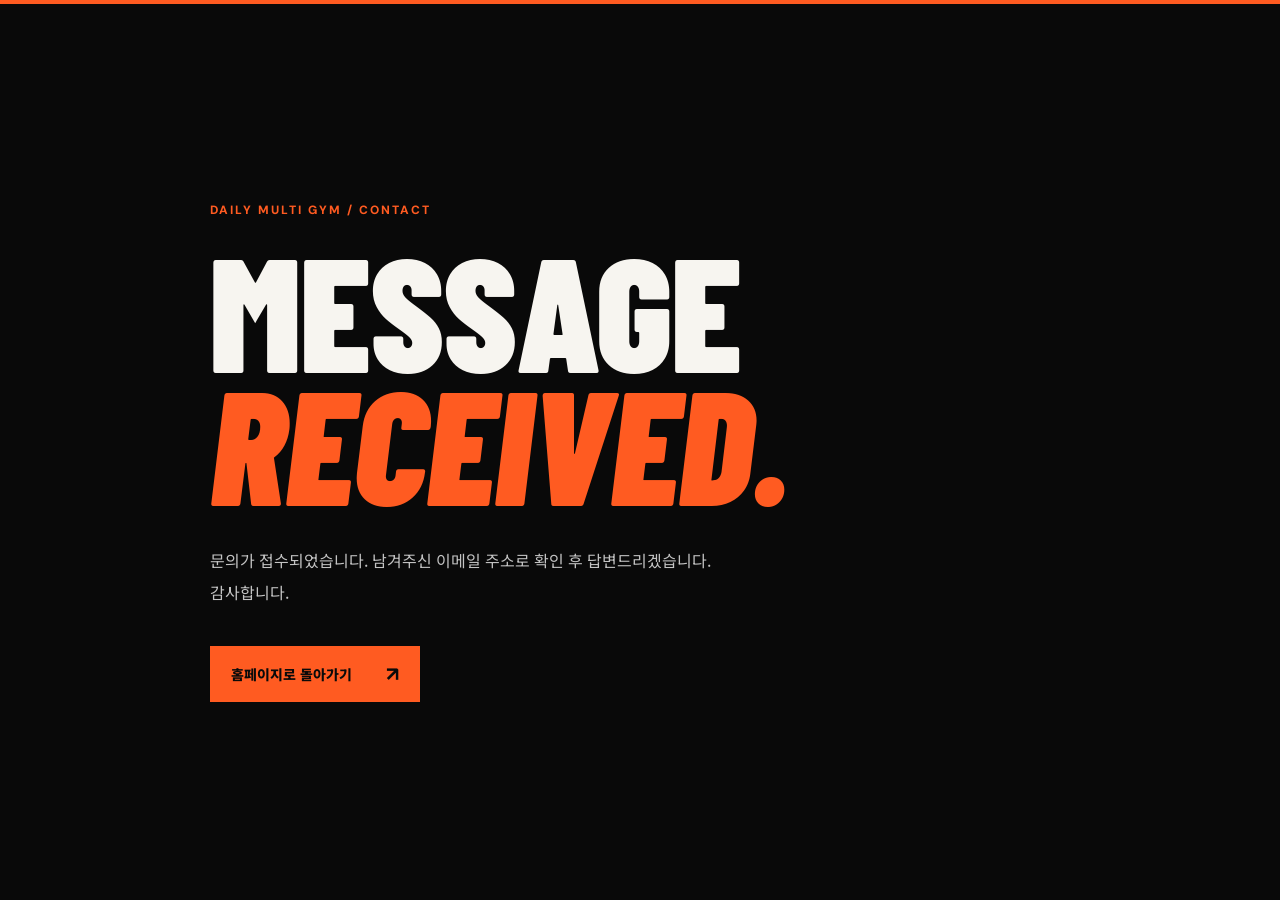
==== thank-you.html @ f4b09cd8 "Add Netlify customer inquiry form and deployment config" ====
<!doctype html>
<html lang="ko">
  <head>
    <meta charset="utf-8" />
    <meta name="viewport" content="width=device-width, initial-scale=1" />
    <meta name="robots" content="noindex" />
    <meta name="theme-color" content="#0b0b0b" />
    <title>문의 접수 완료 | DAILY MULTI GYM</title>
    <link rel="icon" type="image/svg+xml" href="/favicon.svg" />
    <link href="https://fonts.googleapis.com/css2?family=Barlow+Condensed:ital,wght@0,700;0,900;1,900&family=DM+Sans:wght@400;700;800&family=Noto+Sans+KR:wght@400;500;700;900&display=swap" rel="stylesheet" />
    <link rel="stylesheet" href="/styles.css" />
  </head>
  <body class="thank-you-page">
    <div class="topline" aria-hidden="true"></div>
    <main class="thank-you-inner">
      <span class="thanks-kicker">DAILY MULTI GYM / CONTACT</span>
      <h1>MESSAGE<br /><em>RECEIVED.</em></h1>
      <p>문의가 접수되었습니다. 남겨주신 이메일 주소로 확인 후 답변드리겠습니다.<br />감사합니다.</p>
      <a class="button button-orange" href="/">홈페이지로 돌아가기 <span aria-hidden="true">↗</span></a>
    </main>
  </body>
</html>
---- styles.css ----
:root {
  --ink: #090909;
  --ink-2: #121212;
  --ink-3: #1d1d1d;
  --orange: #ff5b21;
  --orange-hot: #ff6a26;
  --cream: #f0ede6;
  --white: #f7f5f0;
  --muted: #a8a8a5;
  --line: rgba(255,255,255,.18);
  --display: 'Barlow Condensed', Impact, 'Arial Narrow', sans-serif;
  --body: 'Noto Sans KR', 'DM Sans', sans-serif;
}

*, *::before, *::after { box-sizing: border-box; }
html { scroll-behavior: smooth; scroll-padding-top: 86px; }
body { margin: 0; background: var(--ink); color: var(--white); font-family: var(--body); -webkit-font-smoothing: antialiased; overflow-x: hidden; }
button, a, input { font: inherit; }
button { cursor: pointer; }
a { color: inherit; text-decoration: none; }
img { display: block; max-width: 100%; }
::selection { background: var(--orange); color: #090909; }
:focus-visible { outline: 3px solid #ff9c76; outline-offset: 4px; }
.shell { width: min(100% - 88px, 1376px); margin-inline: auto; }
.skip-link { position: absolute; top: -60px; left: 20px; z-index: 2000; padding: 10px 16px; color: #000; background: #fff; }
.skip-link:focus { top: 12px; }
.topline { height: 4px; background: var(--orange); position: relative; z-index: 101; }

/* Navigation */
.site-header { position: sticky; top: 0; z-index: 100; background: rgba(9,9,9,.93); backdrop-filter: blur(18px); -webkit-backdrop-filter: blur(18px); border-bottom: 1px solid rgba(255,255,255,.10); transition: background .3s ease; }
.nav-wrap { height: 86px; display: flex; align-items: center; gap: 36px; }
.brand-mark { display: inline-flex; flex-direction: column; flex-shrink: 0; transform: skewX(-7deg); }
.brand-name { font: 900 27px/.88 var(--display); letter-spacing: -.45px; white-space: nowrap; }
.brand-name span { margin-left: 2px; }
.brand-name b { font: 900 31px/.8 var(--display); letter-spacing: -5px; color: var(--orange); margin-left: 7px; padding-right: 6px; }
.brand-sub { margin-top: 7px; font: 700 7px/1 'DM Sans',sans-serif; letter-spacing: 3.8px; white-space: nowrap; }
.brand-sub i { color: var(--orange); font-style: normal; }
.desktop-nav { display: flex; align-items: center; justify-content: center; gap: clamp(17px,2.3vw,34px); flex: 1; }
.desktop-nav a { font-size: 13px; font-weight: 700; letter-spacing: -.3px; color: #c9c9c9; transition: color .2s; white-space: nowrap; }
.desktop-nav a:hover, .desktop-nav a.active { color: var(--orange); }
.nav-cta { display: flex; align-items: center; justify-content: space-between; gap: 30px; min-width: 136px; padding: 12px 14px 12px 17px; font-size: 13px; font-weight: 800; background: var(--orange); color: #080808; border: 1px solid var(--orange); transform: skewX(-7deg); transition: background .2s, color .2s; }
.nav-cta span { transform: skewX(7deg); }
.nav-cta span:last-child { font-size: 19px; line-height: 1; }
.nav-cta:hover { color: #fff; background: transparent; }
.menu-toggle { display: none; margin-left: auto; width: 42px; height: 42px; padding: 10px; border: 1px solid var(--line); background: transparent; }
.menu-toggle span { display: block; height: 2px; background: #fff; margin: 5px 0; transition: transform .25s, opacity .25s; }
.menu-toggle[aria-expanded="true"] span:first-child { transform: translateY(7px) rotate(45deg); }
.menu-toggle[aria-expanded="true"] span:nth-child(2) { opacity: 0; }
.menu-toggle[aria-expanded="true"] span:last-child { transform: translateY(-7px) rotate(-45deg); }
.mobile-nav { position: absolute; top: 100%; left: 0; right: 0; background: #111; border-top: 1px solid var(--line); padding: 20px 6vw 30px; box-shadow: 0 15px 40px rgba(0,0,0,.4); }
.mobile-nav[hidden] { display: none; }
.mobile-nav a { display: flex; justify-content: space-between; padding: 15px 0; font-size: 20px; font-weight: 800; border-bottom: 1px solid var(--line); }
.mobile-nav a span { font: 800 14px var(--display); color: var(--orange); }
.mobile-nav .mobile-contact { display: block; margin-top: 18px; padding: 16px; background: var(--orange); color: #080808; text-align: center; font-size: 16px; border: 0; }

/* Hero */
.hero { min-height: min(820px,calc(100svh - 90px)); min-height: max(700px,calc(100svh - 90px)); position: relative; display: flex; align-items: stretch; overflow: hidden; isolation: isolate; }
.hero-image { position: absolute; z-index: -3; inset: 0 0 0 30%; background: url('assets/why-punch.jpg') no-repeat 69% 43% / auto 146%; filter: contrast(1.12) saturate(.92); }
.hero::before { content: ''; position: absolute; z-index: -2; inset: 0; background: linear-gradient(90deg,#090909 0%,#090909 23%,rgba(9,9,9,.95) 38%,rgba(9,9,9,.46) 64%,rgba(9,9,9,.08) 100%),linear-gradient(0deg,#090909 1%,rgba(9,9,9,.1) 32%,rgba(9,9,9,.16) 79%,rgba(9,9,9,.4) 100%); }
.hero::after { content: ''; position: absolute; right: -9%; top: -25%; width: 42%; height: 160%; z-index: -1; transform: rotate(25deg); background: linear-gradient(90deg, transparent,rgba(255,91,33,.09),transparent); pointer-events: none; }
.hero-grid { position: absolute; inset: 0; z-index: -1; opacity: .2; background-image: linear-gradient(90deg,rgba(255,255,255,.1) 1px,transparent 1px); background-size: 25% 100%; mask-image: linear-gradient(90deg,transparent 10%,#000 70%); }
.hero-inner { position: relative; display: flex; flex-direction: column; justify-content: center; padding-top: 62px; padding-bottom: 105px; }
.hero-copy { width: min(100%, 850px); position: relative; z-index: 2; }
.eyebrow { display: flex; align-items: center; gap: 10px; font: 700 11px/1.4 'DM Sans',sans-serif; letter-spacing: 2.2px; }
.eyebrow.light { color: #ddd; }
.orange-dot { width: 8px; height: 8px; display: inline-block; background: var(--orange); box-shadow: 0 0 15px var(--orange); }
.eyebrow-rule { width: 34px; height: 1px; background: var(--orange); margin: 0 6px; }
.hero-lead { font-size: clamp(20px,2.1vw,31px); font-weight: 500; line-height: 1.46; margin: 35px 0 17px; letter-spacing: -1.3px; }
.hero-lead strong { color: var(--orange); font-weight: 900; }
.hero-title { font: italic 900 clamp(100px, 11.4vw, 186px)/.75 var(--display); letter-spacing: -4px; margin: 0 0 35px -5px; text-shadow: 0 6px 35px rgba(0,0,0,.35); }
.hero-title > span { display: block; white-space: nowrap; }
.hero-title > span + span { margin-top: 9px; }
.hero-title em { color: var(--orange); font-style: inherit; }
.hero-description { font-size: 15px; line-height: 1.9; color: #ddd; font-weight: 500; margin: 0 0 30px; letter-spacing: -.4px; }
.hero-actions { display: flex; align-items: center; flex-wrap: wrap; gap: 12px; }
.button { display: inline-flex; align-items: center; justify-content: space-between; gap: 34px; min-width: 202px; padding: 17px 20px; border: 1px solid; font-size: 14px; font-weight: 800; transition: background .25s,color .25s,transform .25s; }
.button:hover { transform: translateY(-3px); }
.button span { font: 800 20px/1 'DM Sans',sans-serif; }
.button-orange { background: var(--orange); border-color: var(--orange); color: #0a0a0a; }
.button-orange:hover { background: #fff; border-color: #fff; }
.button-outline { background: rgba(0,0,0,.26); border-color: rgba(255,255,255,.53); color: #fff; }
.button-outline:hover { background: #fff; color: #0b0b0b; }
.hero-side { position: absolute; top: 50%; right: -12px; writing-mode: vertical-rl; transform: translateY(-50%); color: rgba(255,255,255,.6); font: 800 11px 'DM Sans',sans-serif; letter-spacing: 4px; }
.hero-bottom { position: absolute; bottom: 28px; left: 0; right: 0; display: flex; justify-content: space-between; align-items: center; padding-top: 22px; border-top: 1px solid rgba(255,255,255,.25); font: 700 10px 'DM Sans',sans-serif; letter-spacing: 2.8px; }
.hero-scroll { display: inline-flex; align-items: center; gap: 13px; color: #ddd; }
.scroll-line { width: 60px; height: 1px; background: var(--orange); }
.hero-bottom-right { display: flex; align-items: center; gap: 35px; }
.hero-bottom-index { color: var(--orange); }

/* Moving brand strap */
.ticker { overflow: hidden; background: var(--orange); color: #080808; border-block: 1px solid #fc632b; }
.ticker-track { display: flex; width: max-content; align-items: center; gap: 29px; padding: 13px 0 11px; animation: marquee 32s linear infinite; }
.ticker-track span { font: italic 900 30px/.9 var(--display); letter-spacing: .5px; }
.ticker-track b { font-size: 20px; }
@keyframes marquee { to { transform: translateX(-50%); } }

/* Generic sections */
.section { padding: 118px 0 124px; }
.section-top { display: flex; align-items: center; gap: 22px; margin-bottom: 64px; }
.section-label { white-space: nowrap; font: 800 12px 'DM Sans',sans-serif; letter-spacing: 1.9px; }
.section-label span { color: var(--orange); font-size: 15px; }
.section-line { flex: 1; min-width: 10px; height: 1px; background: rgba(255,255,255,.27); }
.microcopy { color: #8f8f8f; font: 700 10px 'DM Sans',sans-serif; letter-spacing: 1.7px; text-align: right; }
.display-title { font: italic 900 clamp(85px,9.2vw,148px)/.78 var(--display); letter-spacing: -1.9px; margin: 0; }
.display-title em { color: var(--orange); font-style: inherit; }
.orange-kicker { color: var(--orange); font: 800 12px 'DM Sans',sans-serif; letter-spacing: 2.2px; margin: 0 0 22px; }
.has-js .reveal { opacity: 0; transform: translateY(28px); transition: opacity .65s ease, transform .65s cubic-bezier(.18,.6,.17,1); }
.has-js .reveal.in-view { opacity: 1; transform: translateY(0); }

/* Brand identity */
.identity-section { background: radial-gradient(ellipse at 87% 4%,rgba(255,91,33,.105),transparent 44%),#0b0b0b; }
.identity-heading { display: flex; justify-content: space-between; align-items: flex-end; gap: 55px; margin-bottom: 50px; }
.identity-heading .display-title { font-size: clamp(88px,9.8vw,157px); }
.identity-intro { width: 365px; max-width: 35%; padding-bottom: 8px; }
.identity-intro h3 { font-size: clamp(22px,2.4vw,31px); line-height: 1.48; letter-spacing: -1.3px; margin: 0 0 17px; font-weight: 800; }
.identity-intro h3 strong { color: var(--orange); font-weight: 900; }
.identity-intro p { color: #aaa; font-size: 14px; line-height: 1.9; margin: 0; word-break: keep-all; }
.identity-chips { display: flex; flex-wrap: wrap; gap: 7px; margin-top: 28px; }
.identity-chips span { font: italic 800 20px/1 var(--display); letter-spacing: .4px; padding: 9px 12px; border: 1px solid #565656; color: #efefef; }
.identity-visuals { display: grid; grid-template-columns: repeat(2,minmax(0,1fr)); gap: 13px; }
.identity-visual { appearance: none; position: relative; padding: 0; border: 1px solid rgba(255,255,255,.15); background: #202020; aspect-ratio: 16/9; overflow: hidden; text-align: left; }
.identity-visual::after { content: ''; position: absolute; inset: 56% 0 0; background: linear-gradient(0deg,rgba(0,0,0,.88),transparent); pointer-events: none; }
.identity-visual img { width: 100%; height: 100%; object-fit: cover; transition: transform .6s ease,filter .6s ease; }
.identity-visual:hover img { transform: scale(1.045); filter: brightness(1.09); }
.identity-visual-caption { position: absolute; z-index: 1; left: 21px; right: 20px; bottom: 17px; display: flex; justify-content: space-between; align-items: center; gap: 10px; color: #fff; }
.identity-visual-caption b { font: italic 800 22px var(--display); letter-spacing: 1px; }
.identity-visual-caption i { color: var(--orange); font-style: normal; font-size: 26px; }
.identity-footnote { display: flex; justify-content: space-between; align-items: center; gap: 20px; padding-top: 20px; color: #969696; font-size: 11px; font-weight: 700; letter-spacing: 1px; }
.identity-footnote span:last-child { color: var(--orange); font-size: 13px; letter-spacing: -.2px; }

/* Programs */
.programs-section { background: #101010; }
.programs-heading { display: flex; justify-content: space-between; align-items: flex-end; gap: 54px; margin-bottom: 57px; }
.intro-side { width: 348px; max-width: 38%; padding-bottom: 7px; }
.orange-stroke { display: block; height: 4px; width: 38px; background: var(--orange); margin-bottom: 24px; transform: skewX(-18deg); }
.intro-side h3 { margin: 0 0 13px; font-size: 21px; font-weight: 900; letter-spacing: -.9px; }
.intro-side p { margin: 0; color: #aaa; font-size: 14px; line-height: 1.9; word-break: keep-all; }
.program-grid { display: grid; grid-template-columns: repeat(4,minmax(0,1fr)); gap: 12px; }
.program-card { position: relative; height: 500px; min-width: 0; overflow: hidden; background: #242424; isolation: isolate; }
.program-photo { position: absolute; inset: 0; z-index: -2; background-repeat: no-repeat; filter: saturate(.72) contrast(1.12); transition: transform .7s cubic-bezier(.2,.7,.3,1),filter .7s; }
.program-card:hover .program-photo { transform: scale(1.06); filter: saturate(1.08) contrast(1.08); }
.program-boxing .program-photo { background-image: url('assets/why-punch.jpg'); background-size: auto 185%; background-position: 70% 32%; }
.program-hyrox .program-photo { background-image: url('assets/vision.jpg'); background-size: auto 195%; background-position: 65% 78%; }
.program-strength .program-photo { background-image: url('assets/store-case.jpg'); background-size: auto 180%; background-position: 91% 55%; }
.program-class .program-photo { background-image: url('assets/impact.jpg'); background-size: auto 195%; background-position: 71% 80%; }
.program-overlay { position: absolute; inset: 0; z-index: -1; background: linear-gradient(0deg,rgba(0,0,0,.95),rgba(0,0,0,.09) 70%),linear-gradient(90deg,rgba(0,0,0,.2),transparent); }
.program-card::before { content: ''; position: absolute; top: 0; left: 0; width: 100%; height: 4px; background: var(--orange); transform: scaleX(0); transform-origin: left; transition: transform .35s; }
.program-card:hover::before { transform: scaleX(1); }
.program-content { position: absolute; inset: auto 26px 28px; }
.program-count { display: inline-block; color: var(--orange); font: 800 11px 'DM Sans',sans-serif; letter-spacing: 2px; }
.program-content h3 { margin: 8px 0 10px; font: italic 900 clamp(44px,5.4vw,82px)/.9 var(--display); letter-spacing: -.8px; }
.program-content p { font-size: 12px; line-height: 1.75; color: #d2d2d2; padding-right: 32px; margin: 0; word-break: keep-all; }
.card-arrow { position: absolute; right: 0; bottom: 0; border: 1px solid rgba(255,255,255,.45); border-radius: 50%; width: 33px; height: 33px; display: grid; place-items: center; font-size: 19px; transition: color .2s,background .2s; }
.program-card:hover .card-arrow { color: #090909; background: var(--orange); border-color: var(--orange); }
.section-after-note { display: flex; justify-content: space-between; align-items: center; margin-top: 22px; gap: 20px; color: #8f8f8f; font-size: 12px; }
.section-after-note span:first-child { color: var(--orange); font: italic 800 20px var(--display); letter-spacing: 1px; }

/* Results */
.results-section { background: var(--cream); color: #111; }
.section-label.dark { color: #171717; }
.section-line.dark { background: rgba(0,0,0,.25); }
.microcopy.dark { color: #777; }
.results-heading { display: flex; gap: 60px; align-items: end; justify-content: space-between; margin-bottom: 48px; }
.big-korean { font-size: clamp(39px,5.1vw,74px); line-height: 1.25; letter-spacing: -4px; font-weight: 800; margin: 0; }
.big-korean strong { color: var(--orange); font-weight: 900; }
.results-heading > p { width: 300px; max-width: 33%; font-size: 14px; color: #5a5753; line-height: 1.9; margin: 0 0 7px; word-break: keep-all; }
.results-grid { display: grid; grid-template-columns: 1fr 1fr; gap: 18px; }
.result-card { background: #fffefa; border: 1px solid #d8d4cc; padding: clamp(24px,3.2vw,47px); min-width: 0; position: relative; overflow: hidden; }
.result-card::after { content: ''; position: absolute; top: 0; right: 0; width: 54px; height: 54px; background: var(--orange); clip-path: polygon(100% 0,0 0,100% 100%); }
.result-card-top { display: flex; align-items: center; gap: 19px; margin-bottom: 57px; font-size: 22px; font-weight: 900; letter-spacing: -.8px; }
.case-tag { background: #111; color: #fff; padding: 7px 10px; font: 800 12px 'DM Sans',sans-serif; letter-spacing: .8px; }
.metric-label { display: block; color: #74716d; font-size: 13px; font-weight: 600; margin-bottom: 10px; }
.big-metric { color: var(--orange); font: 900 clamp(66px,8vw,124px)/.95 var(--display); white-space: nowrap; letter-spacing: -2px; }
.big-metric span { font: 900 clamp(26px,3vw,43px)/1 var(--body); letter-spacing: -2px; margin-left: 3px; }
.long-metric { font-size: clamp(54px,6.2vw,95px); }
.long-metric span { font-size: clamp(25px,2.4vw,37px); }
.metric-divider { width: 100%; height: 1px; background: #cbc8bf; margin: 30px 0 24px; }
.metric-foot { display: flex; justify-content: space-between; align-items: center; gap: 20px; font-size: 14px; color: #69645f; font-weight: 600; }
.metric-foot strong { font-size: clamp(17px,2.3vw,28px); font-weight: 900; color: #111; white-space: nowrap; }
.results-proof { display: grid; grid-template-columns: minmax(0,1fr) minmax(0,1.04fr); margin-top: 18px; min-height: 360px; background: #131313; color: #fff; overflow: hidden; }
.proof-copy { padding: clamp(24px,3.1vw,45px); display: flex; flex-direction: column; justify-content: center; }
.proof-kicker { color: var(--orange); font: 800 11px 'DM Sans',sans-serif; letter-spacing: 2px; }
.proof-copy h3 { margin: 19px 0 25px; font-size: clamp(23px,2.5vw,35px); line-height: 1.4; letter-spacing: -1.5px; }
.proof-copy h3 em { font-style: normal; color: var(--orange); }
.proof-stats { display: grid; grid-template-columns: repeat(2,minmax(0,1fr)); gap: 19px; padding: 21px 0 19px; border-top: 1px solid #4a4a4a; border-bottom: 1px solid #4a4a4a; }
.proof-stats > div { min-width: 0; }
.proof-stats > div + div { border-left: 1px solid #474747; padding-left: 19px; }
.proof-stats span { display: block; color: #a9a9a9; font-size: 11px; margin-bottom: 10px; }
.proof-stats strong { display: block; font: 900 clamp(45px,5vw,75px)/1 var(--display); color: #fff; white-space: nowrap; }
.proof-stats small { font: 800 19px var(--body); margin-left: 2px; }
.proof-copy > p { color: #999; font-size: 11px; line-height: 1.85; margin: 23px 0 0; word-break: keep-all; }
.proof-snapshot { min-width: 0; display: flex; flex-direction: column; justify-content: center; margin: 0; padding: 28px; background: #e2ded6; }
.proof-snapshot figcaption { display: flex; justify-content: space-between; gap: 20px; margin-bottom: 13px; color: #444; font-size: 10px; font-weight: 800; }
.proof-snapshot figcaption span:first-child { color: #222; letter-spacing: .7px; }
.proof-snapshot img { display: block; width: 100%; height: auto; border: 1px solid #d0d0d0; background: #fff; box-shadow: 0 15px 30px rgba(0,0,0,.08); }
.results-note { margin-top: 22px; display: flex; align-items: flex-start; gap: 16px; border-top: 1px solid #cfcac1; padding-top: 20px; }
.asterisk { color: var(--orange); font-size: 22px; line-height: 1.3; }
.results-note p { max-width: 800px; font-size: 12px; line-height: 1.75; color: #77716a; margin: 0; flex: 1; }
.text-link { border: none; background: none; padding: 0 0 6px; border-bottom: 1px solid currentColor; font-weight: 800; font-size: 12px; white-space: nowrap; }
.text-link span { margin-left: 16px; }
.dark-link { color: #171717; }

/* Business model */
.model-section { position: relative; overflow: hidden; background: #0a0a0a; isolation: isolate; }
.model-image { position: absolute; z-index: -2; inset: 0 0 auto 0; height: 540px; background: url('assets/investment-model.jpg') no-repeat 83% 47%/cover; opacity: .42; filter: saturate(.9); }
.model-section::before { content: ''; position: absolute; inset: 0; z-index: -1; background: linear-gradient(180deg,rgba(9,9,9,.5),#090909 550px); }
.model-content { position: relative; }
.model-head { margin-bottom: 54px; }
.model-head .display-title { font-size: clamp(80px,8.5vw,140px); }
.model-head > p:last-child { font-size: 15px; line-height: 1.95; color: #d3d3d3; margin: 28px 0 0; }
.support-grid { display: grid; grid-template-columns: repeat(5,minmax(0,1fr)); border: 1px solid var(--line); }
.support-item { position: relative; min-width: 0; padding: 23px 22px 28px; border-right: 1px solid var(--line); background: rgba(17,17,17,.8); min-height: 220px; }
.support-item:last-child { border-right: 0; }
.support-number { font: 800 12px 'DM Sans',sans-serif; color: #7f7f7f; }
.support-symbol { color: var(--orange); font: 400 43px/1 var(--display); height: 58px; margin: 22px 0 5px; }
.support-item h3 { margin: 0 0 10px; font-size: 17px; font-weight: 900; letter-spacing: -.8px; }
.support-item p { margin: 0; color: #9e9e9e; font-size: 12px; line-height: 1.8; word-break: keep-all; }
.investment-panel { display: grid; grid-template-columns: 1.1fr 1fr 1.15fr 1fr; background: #1b1b1b; margin-top: 26px; border: 1px solid #353535; }
.investment-intro { padding: 28px 30px; background: var(--orange); color: #0c0c0c; }
.small-outline { display: inline-block; font: 800 9px 'DM Sans',sans-serif; letter-spacing: 1.8px; border: 1px solid #181818; padding: 7px 9px; }
.investment-intro h3 { margin: 18px 0 11px; font-size: 25px; line-height: 1.3; letter-spacing: -1.3px; }
.investment-intro p { font-size: 11px; margin: 0; opacity: .8; }
.investment-stats { padding: 36px 27px 26px; display: flex; flex-direction: column; justify-content: center; border-right: 1px solid #373737; min-width: 0; }
.investment-stats:last-child { border-right: 0; }
.investment-stats > span { color: #ddd; font-size: 13px; font-weight: 700; }
.investment-stats strong { display: block; margin: 11px 0 12px; font: 900 clamp(34px,3.8vw,57px)/.97 var(--display); color: var(--orange); letter-spacing: -.7px; white-space: nowrap; }
.investment-stats strong small { font: 800 16px var(--body); }
.investment-stats > small { font-size: 11px; color: #8e8e8e; line-height: 1.4; }
.investment-disclaimer { color: #858585; font-size: 11px; line-height: 1.8; margin-top: 15px; }

/* Franchise */
.franchise-section { background: #141414; }
.franchise-head { display: flex; justify-content: space-between; align-items: flex-end; gap: 55px; margin-bottom: 57px; }
.franchise-head .display-title { white-space: nowrap; }
.franchise-head > div { max-width: 390px; padding-bottom: 8px; }
.franchise-head h3 { font-size: 26px; font-weight: 900; letter-spacing: -1px; margin: 0 0 14px; }
.franchise-head > div > p:last-child { color: #aaa; font-size: 14px; line-height: 1.9; margin: 0; word-break: keep-all; }
.steps-list { list-style: none; display: grid; grid-template-columns: repeat(3,minmax(0,1fr)); margin: 0; padding: 0; border-top: 1px solid #565656; border-left: 1px solid #565656; }
.step { position: relative; display: flex; align-items: start; gap: 26px; min-height: 148px; padding: 32px 29px; border-bottom: 1px solid #565656; border-right: 1px solid #565656; transition: background .25s; }
.step:hover { background: #252525; }
.step-num { color: var(--orange); font: italic 900 48px/.9 var(--display); }
.step h3 { margin: 0 0 9px; font-size: 20px; font-weight: 900; }
.step p { margin: 0; font-size: 12px; line-height: 1.7; color: #929292; word-break: keep-all; }
.step-arrow { font-size: 19px; position: absolute; right: 20px; top: 20px; color: #818181; }
.franchise-callout { margin-top: 35px; display: flex; justify-content: space-between; align-items: center; border-top: 1px solid #555; padding-top: 24px; gap: 20px; }
.franchise-callout > span { font: italic 800 28px var(--display); letter-spacing: 1px; }
.franchise-callout a { display: flex; justify-content: space-between; gap: 35px; background: var(--orange); color: #080808; font-size: 14px; font-weight: 900; padding: 16px 20px; min-width: 235px; transition: background .2s; }
.franchise-callout a:hover { background: #fff; }

/* Vision */
.story-section { position: relative; min-height: 720px; display: flex; align-items: center; isolation: isolate; overflow: hidden; }
.story-image { position: absolute; z-index: -3; inset: 0; background: url('assets/vision.jpg') no-repeat 66% 35% / cover; filter: saturate(.88) contrast(1.09); }
.story-shade { position: absolute; z-index: -2; inset: 0; background: linear-gradient(90deg,rgba(0,0,0,.93),rgba(0,0,0,.72) 39%,rgba(0,0,0,.1) 80%),linear-gradient(0deg,rgba(0,0,0,.69),transparent 39%); }
.story-content { padding-block: 104px; }
.story-pretitle { color: #f0f0f0; font-size: 22px; font-weight: 700; margin: 47px 0 23px; letter-spacing: -1px; }
.story-content .display-title { font-size: clamp(90px,10.7vw,177px); }
.story-description { font-size: 16px; line-height: 1.95; color: #e1dedb; margin: 33px 0 52px; }
.story-principles { display: flex; flex-wrap: wrap; gap: 21px; }
.story-principles span { border-top: 2px solid var(--orange); padding: 12px 24px 0 0; font: 800 11px 'DM Sans',sans-serif; letter-spacing: 1.1px; }

/* Social impact */
.impact-section { background: #ece8e0; color: #111; }
.impact-section .section-line { background: rgba(0,0,0,.22); }
.impact-section .microcopy { color: #666; }
.impact-layout { display: grid; grid-template-columns: .96fr 1fr; align-items: center; gap: clamp(35px,5vw,75px); }
.impact-content .display-title { font-size: clamp(80px,8.7vw,133px); }
.impact-content h3 { font-size: clamp(22px,2.6vw,34px); letter-spacing: -1.3px; line-height: 1.45; margin: 40px 0 18px; }
.impact-lead { font-size: 14px; color: #66615b; line-height: 1.95; margin: 0 0 30px; max-width: 500px; word-break: keep-all; }
.impact-values { border-top: 1px solid #b7b0a6; }
.impact-values > div { display: grid; grid-template-columns: 120px 1fr; column-gap: 15px; padding: 18px 0; border-bottom: 1px solid #c8c1b7; }
.impact-values span { font: 800 10px 'DM Sans',sans-serif; color: var(--orange); letter-spacing: .8px; grid-row: span 2; padding-top: 5px; }
.impact-values strong { font-size: 16px; line-height: 1.4; font-weight: 900; }
.impact-values p { margin: 5px 0 0; color: #716a62; font-size: 12px; line-height: 1.65; }
.impact-visual { appearance: none; padding: 12px; border: 1px solid #39342d; background: #101010; text-align: left; width: 100%; box-shadow: 16px 18px 0 rgba(17,17,17,.085); }
.impact-visual img { width: 100%; height: auto; object-fit: contain; }
.impact-visual > span { display: flex; align-items: center; justify-content: space-between; color: #fff; padding: 17px 10px 5px; }
.impact-visual b { font: italic 800 24px var(--display); letter-spacing: .8px; }
.impact-visual i { font-size: 24px; font-style: normal; color: var(--orange); }
.impact-visual:hover img { filter: brightness(1.13); }
.impact-bottom-line { display: grid; grid-template-columns: repeat(4,minmax(0,1fr)); gap: 1px; background: #aaa49a; margin-top: 70px; border: 1px solid #aaa49a; }
.impact-bottom-line span { background: #151515; color: #fff; padding: 19px 15px; text-align: center; font: italic 800 clamp(17px,2vw,27px) var(--display); letter-spacing: .4px; }
.impact-bottom-line span::before { content: '✳'; color: var(--orange); margin-right: 9px; font-size: .65em; vertical-align: middle; }

/* Gallery */
.gallery-section { background: #101010; }
.gallery-heading { display: flex; justify-content: space-between; align-items: flex-end; gap: 44px; margin-bottom: 47px; }
.gallery-heading > p { max-width: 325px; color: #a9a9a9; font-size: 13px; line-height: 1.95; margin: 0 0 5px; word-break: keep-all; }
.gallery-grid { display: grid; grid-template-columns: repeat(4,minmax(0,1fr)); grid-auto-rows: clamp(175px,17vw,245px); gap: 13px; }
.gallery-card { appearance: none; display: block; position: relative; border: 0; padding: 0; overflow: hidden; background: #292929; text-align: left; min-width: 0; }
.gallery-card img { width: 100%; height: 100%; object-fit: cover; object-position: center; transition: transform .55s,filter .55s; }
.gallery-card:hover img { transform: scale(1.04); filter: brightness(1.1); }
.gallery-card::after { content: ''; position: absolute; inset: 45% 0 0; background: linear-gradient(0deg,rgba(0,0,0,.88),transparent); }
.gallery-overlay { position: absolute; z-index: 1; left: 18px; right: 15px; bottom: 17px; display: flex; justify-content: space-between; align-items: center; gap: 8px; font: italic 800 clamp(18px,2vw,25px) var(--display); letter-spacing: .4px; }
.gallery-overlay i { display: inline-block; color: var(--orange); font-size: 1.2em; font-style: inherit; margin-right: 8px; }
.gallery-overlay b { font: 400 25px var(--body); color: var(--orange); }
.archive-more { display: flex; align-items: center; justify-content: center; gap: 30px; width: 100%; margin-top: 17px; padding: 18px; color: #fff; border: 1px solid #585858; background: transparent; font-size: 13px; font-weight: 800; transition: background .2s,color .2s; }
.archive-more:hover { background: #fff; color: #111; }
.archive-more span { font-size: 20px; }

/* Finale and footer */
.final-cta { position: relative; overflow: hidden; background: var(--orange); color: #090909; isolation: isolate; }
.cta-glow { position: absolute; z-index: -1; right: -10%; top: -50%; width: 75%; aspect-ratio: 1; border: 2px solid rgba(0,0,0,.1); border-radius: 50%; box-shadow: 0 0 0 110px rgba(0,0,0,.025),0 0 0 220px rgba(0,0,0,.025),0 0 0 330px rgba(0,0,0,.025); }
.final-cta-inner { padding-block: 96px 102px; }
.final-cta .orange-kicker { color: #121212; }
.final-cta h2 { font: italic 900 clamp(100px,12.7vw,208px)/.75 var(--display); letter-spacing: -2px; margin: 30px 0 65px; }
.final-cta h2 em { color: #fff4e9; font-style: inherit; }
.final-cta-bottom { display: grid; grid-template-columns: minmax(0,.8fr) minmax(0,1.2fr); align-items: start; gap: clamp(32px,6vw,110px); }
.contact-copy > p { font-size: 18px; font-weight: 800; line-height: 1.9; margin: 0 0 35px; letter-spacing: -.7px; }
.contact-direct { display: flex; flex-direction: column; align-items: flex-start; gap: 10px; }
.contact-direct span { font: 800 11px/1.3 "DM Sans",sans-serif; letter-spacing: 1.2px; }
.contact-direct a { font: 900 clamp(25px,3vw,42px)/1 var(--display); border-bottom: 2px solid currentColor; overflow-wrap: anywhere; }
.contact-direct a:hover { color: #fff; }
.button-dark { color: #fff; background: #0a0a0a; border-color: #0a0a0a; min-width: 270px; }
.button-dark:hover { background: #fff; color: #0a0a0a; border-color: #fff; }

/* Netlify contact form */
.contact-form { position: relative; padding: clamp(26px,3.1vw,45px); background: #101010; color: #f7f5f0; border: 1px solid rgba(255,255,255,.18); box-shadow: 14px 14px 0 rgba(0,0,0,.12); }
.contact-form-header { margin-bottom: 29px; }
.contact-form-header > span { color: var(--orange); font: 800 11px "DM Sans",sans-serif; letter-spacing: 1.9px; }
.contact-form-header h3 { margin: 13px 0 8px; font: 900 clamp(34px,4vw,56px)/1 var(--display); letter-spacing: -.7px; }
.contact-form-header p { margin: 0; color: #aaa; font-size: 12px; line-height: 1.8; }
.contact-fields { display: grid; grid-template-columns: repeat(2,minmax(0,1fr)); gap: 18px 13px; }
.contact-field { display: flex; flex-direction: column; gap: 9px; min-width: 0; }
.contact-field > span { font-size: 12px; font-weight: 800; color: #ddd; }
.contact-field b { color: var(--orange); }
.contact-field-full { grid-column: 1 / -1; }
.contact-field input,.contact-field select,.contact-field textarea { width: 100%; min-width: 0; border: 1px solid #454545; border-radius: 0; padding: 14px 12px; background: #1d1d1d; color: #fff; font: 500 13px/1.5 var(--body); transition: border-color .2s,background .2s; }
.contact-field input,.contact-field select { min-height: 50px; }
.contact-field textarea { min-height: 145px; resize: vertical; }
.contact-field input::placeholder,.contact-field textarea::placeholder { color: #888; opacity: 1; }
.contact-field :is(input,select,textarea):focus { outline: 2px solid var(--orange); outline-offset: 1px; border-color: var(--orange); }
.contact-field select { appearance: auto; }
.contact-consent { display: flex; align-items: flex-start; gap: 11px; margin: 22px 0; cursor: pointer; }
.contact-consent input { flex: none; margin-top: 4px; width: 18px; height: 18px; accent-color: var(--orange); }
.contact-consent > span { font-size: 12px; line-height: 1.7; font-weight: 700; color: #ddd; }
.contact-consent small { display: block; margin-top: 5px; color: #a8a8a5; font-size: 11px; line-height: 1.8; font-weight: 400; }
.contact-submit { display: flex; width: 100%; align-items: center; justify-content: space-between; padding: 18px 20px; border: 0; background: var(--orange); color: #090909; font: 900 16px var(--body); transition: background .2s,transform .2s; }
.contact-submit:hover { background: #fff; transform: translateY(-2px); }
.contact-submit span { font: 900 23px/1 "DM Sans",sans-serif; }
.contact-form .contact-form-note { margin: 14px 0 0; color: #999; font-size: 11px; line-height: 1.7; overflow-wrap: anywhere; }
.contact-form-note strong { color: #ddd; }
.contact-honeypot { position: absolute; overflow: hidden; clip: rect(0 0 0 0); height: 1px; width: 1px; margin: -1px; padding: 0; border: 0; }
.footer-contact .footer-email { font-size: clamp(22px,2.5vw,37px); white-space: normal; overflow-wrap: anywhere; }
.thank-you-page { min-height: 100vh; display: flex; flex-direction: column; }
.thank-you-inner { flex: 1; width: min(100% - 48px,860px); margin: 0 auto; display: flex; flex-direction: column; align-items: flex-start; justify-content: center; padding: 100px 0; }
.thank-you-inner .thanks-kicker { color: var(--orange); font: 800 12px "DM Sans",sans-serif; letter-spacing: 2px; }
.thank-you-inner h1 { font: 900 clamp(78px,13vw,160px)/.83 var(--display); letter-spacing: -1px; margin: 25px 0 36px; }
.thank-you-inner h1 em { color: var(--orange); }
.thank-you-inner p { max-width: 550px; font-size: 16px; line-height: 2; color: #c3c3c3; margin: 0 0 38px; }
.site-footer { background: #080808; }
.footer-main { display: flex; justify-content: space-between; gap: 50px; padding-block: 64px 70px; }
.footer-brand .brand-name { font-size: 35px; }
.footer-brand .brand-sub { font-size: 8px; margin-top: 9px; }
.footer-main > div:first-child p { font: italic 700 19px var(--display); letter-spacing: 1.5px; color: #777; margin: 23px 0 0; }
.footer-links { display: grid; grid-template-columns: 1fr 1fr; align-content: start; gap: 18px 39px; font-size: 12px; font-weight: 800; color: #aaa; }
.footer-links a:hover { color: var(--orange); }
.footer-contact { display: flex; flex-direction: column; align-items: flex-end; gap: 12px; }
.footer-contact span { color: var(--orange); font: 800 10px 'DM Sans',sans-serif; letter-spacing: 1.7px; }
.footer-contact a { font: 900 42px var(--display); white-space: nowrap; }
.footer-bottom { display: flex; justify-content: space-between; align-items: center; gap: 22px; padding-block: 25px; border-top: 1px solid #252525; color: #686868; font-size: 10px; line-height: 1.8; }
.footer-bottom p { margin: 0; }
.footer-bottom a { color: #aaa; font: 700 10px 'DM Sans',sans-serif; letter-spacing: 1px; white-space: nowrap; }
.footer-bottom a:hover { color: var(--orange); }

/* Accessible image viewer */
.gallery-dialog { position: fixed; inset: 0; margin: auto; padding: 0; border: 1px solid #4a4a4a; background: #101010; color: #fff; width: min(1120px,calc(100% - 30px)); max-height: calc(100% - 30px); overflow: hidden; }
.gallery-dialog::backdrop { background: rgba(0,0,0,.9); backdrop-filter: blur(7px); }
.dialog-inner { max-height: calc(100svh - 30px); display: flex; flex-direction: column; }
.dialog-header { display: flex; justify-content: space-between; align-items: center; padding: 20px 26px; border-bottom: 1px solid #3b3b3b; gap: 20px; }
.dialog-kicker { color: var(--orange); font: 700 9px 'DM Sans',sans-serif; letter-spacing: 1.6px; }
.dialog-header h2 { margin: 6px 0 0; font-size: 18px; }
.dialog-close { background: #242424; border: 1px solid #555; color: #fff; font-size: 31px; line-height: 1; width: 40px; height: 40px; }
.dialog-image-wrap { position: relative; flex: 1; min-height: 0; display: flex; justify-content: center; align-items: center; background: #070707; padding: 10px 60px; }
#dialog-image { max-width: 100%; max-height: min(70svh,770px); object-fit: contain; }
.gallery-prev,.gallery-next { position: absolute; top: 50%; transform: translateY(-50%); width: 43px; height: 54px; border: 1px solid #4c4c4c; background: rgba(0,0,0,.5); color: #fff; font-size: 38px; line-height: 1; }
.gallery-prev { left: 11px; }
.gallery-next { right: 11px; }
.gallery-prev:hover,.gallery-next:hover { background: var(--orange); color: #111; }
.dialog-bottom { display: flex; align-items: center; justify-content: space-between; padding: 14px 26px; gap: 20px; border-top: 1px solid #3b3b3b; font-size: 11px; }
.dialog-bottom > span:first-child { color: var(--orange); font-weight: 800; white-space: nowrap; }
.dialog-bottom > span:last-child { color: #777; font: 700 9px 'DM Sans',sans-serif; letter-spacing: 1px; }
.dialog-bottom p { margin: 0; text-align: center; }

@media (max-width: 1180px) {
  .shell { width: min(100% - 60px,1376px); }
  .desktop-nav { gap: 16px; }
  .desktop-nav a { font-size: 12px; }
  .nav-wrap { gap: 20px; }
  .brand-name { font-size: 24px; }
  .brand-name b { font-size: 26px; }
  .brand-sub { letter-spacing: 2.9px; }
  .hero-title { font-size: clamp(96px,12vw,145px); }
  .identity-heading .display-title { font-size: clamp(88px,11vw,133px); }
  .identity-intro { max-width: 40%; }
  .program-grid { grid-template-columns: repeat(2,minmax(0,1fr)); }
  .program-card { height: 390px; }
  .program-content h3 { font-size: 72px; }
  .support-grid { grid-template-columns: repeat(3,minmax(0,1fr)); }
  .support-item:nth-child(3) { border-right: 0; }
  .support-item:nth-child(n+4) { border-top: 1px solid var(--line); }
  .support-item { min-height: 195px; }
  .investment-panel { grid-template-columns: 1fr 1fr 1fr; }
  .investment-intro { grid-column: 1/-1; }
  .investment-intro h3 { display: inline-block; margin: 13px 20px 0 0; }
  .investment-intro h3 br { display: none; }
  .investment-stats strong { font-size: clamp(39px,5vw,62px); }
  .franchise-head .display-title { font-size: 95px; }
  .step { gap: 15px; padding: 30px 20px; }
  .impact-content .display-title { font-size: clamp(78px,9.2vw,108px); }
  .impact-values > div { grid-template-columns: 90px 1fr; }
}

@media (max-width: 900px) {
  .shell { width: min(100% - 46px,1376px); }
  .nav-wrap { height: 76px; }
  .desktop-nav,.nav-cta { display: none; }
  .menu-toggle { display: block; }
  .hero { min-height: 760px; }
  .hero-image { inset: 0 0 0 9%; background-size: auto 125%; background-position: 65% 20%; }
  .hero::before { background: linear-gradient(90deg,rgba(0,0,0,.91),rgba(0,0,0,.68) 65%,rgba(0,0,0,.32)),linear-gradient(0deg,#070707 0,transparent 65%); }
  .hero-inner { padding-top: 80px; padding-bottom: 92px; }
  .hero-title { font-size: clamp(92px,15vw,135px); }
  .identity-heading { align-items: start; }
  .identity-heading .display-title { font-size: clamp(78px,11.5vw,118px); }
  .identity-intro { max-width: 45%; }
  .identity-intro h3 { font-size: 23px; }
  .identity-intro p { font-size: 12px; }
  .identity-chips span { font-size: 17px; }
  .hero-side { display: none; }
  .final-cta-bottom { grid-template-columns: 1fr; gap: 34px; }
  .section { padding: 88px 0 95px; }
  .section-top { margin-bottom: 45px; }
  .display-title { font-size: clamp(82px,12.5vw,126px); }
  .programs-heading { align-items: start; }
  .intro-side { max-width: 42%; }
  .results-heading > p { max-width: 40%; }
  .big-korean { letter-spacing: -2.5px; }
  .result-card-top { margin-bottom: 40px; }
  .big-metric { font-size: clamp(57px,7vw,100px); }
  .long-metric { font-size: clamp(50px,6.4vw,77px); }
  .metric-foot { align-items: start; flex-direction: column; gap: 4px; }
  .results-proof { grid-template-columns: 1fr; }
  .proof-copy { padding: 34px; }
  .proof-snapshot { padding: 24px; }
  .model-image { background-position: 80% top; }
  .model-head .display-title { font-size: clamp(85px,11vw,115px); }
  .franchise-head { display: block; }
  .franchise-head > div { margin-top: 35px; }
  .steps-list { grid-template-columns: repeat(2,minmax(0,1fr)); }
  .story-section { min-height: 660px; }
  .story-content .display-title { font-size: clamp(86px,12vw,133px); }
  .impact-layout { grid-template-columns: 1fr; }
  .impact-content .display-title { font-size: clamp(95px,13vw,124px); }
  .impact-content h3 { margin-top: 28px; }
  .impact-values > div { grid-template-columns: 135px 1fr; }
  .impact-visual { max-width: 720px; }
  .gallery-heading { align-items: start; }
  .gallery-heading > p { max-width: 40%; }
  .gallery-grid { grid-template-columns: repeat(2,minmax(0,1fr)); grid-auto-rows: 220px; }
  .footer-main { flex-wrap: wrap; }
  .footer-main > div:first-child { flex-basis: 100%; }
  .footer-contact { align-items: start; }
}

@media (max-width: 650px) {
  html { scroll-padding-top: 75px; }
  .shell { width: min(100% - 34px,1376px); }
  .nav-wrap { height: 69px; }
  .brand-name { font-size: 22px; }
  .brand-name b { font-size: 24px; }
  .brand-sub { font-size: 6px; letter-spacing: 2.8px; margin-top: 5px; }
  .hero { min-height: 760px; }
  .hero-image { inset: 0; background-size: auto 87%; background-position: 54% 1%; opacity: .75; }
  .hero::before { background: linear-gradient(0deg,#080808 3%,rgba(0,0,0,.95) 21%,rgba(0,0,0,.7) 60%,rgba(0,0,0,.35) 100%); }
  .hero-grid { display: none; }
  .hero-inner { justify-content: flex-end; padding: 60px 0 99px; }
  .hero-copy { padding-top: 200px; }
  .eyebrow { font-size: 9px; letter-spacing: 1px; gap: 7px; }
  .eyebrow-rule { width: 17px; margin: 0 2px; }
  .hero-lead { font-size: 19px; margin: 24px 0 20px; }
  .hero-title { font-size: clamp(72px,16.1vw,108px); margin-bottom: 26px; letter-spacing: -2px; }
  .hero-title > span + span { margin-top: 6px; }
  .hero-description { font-size: 12px; line-height: 1.85; margin-bottom: 25px; }
  .hero-description br { display: none; }
  .hero-actions { flex-wrap: nowrap; gap: 8px; }
  .button { min-width: 0; flex: 1; gap: 8px; padding: 15px 12px; font-size: 12px; }
  .button span { font-size: 16px; }
  .hero-bottom { bottom: 25px; padding-top: 17px; font-size: 8px; }
  .hero-bottom-right span:last-child { display: none; }
  .scroll-line { width: 27px; }
  .ticker-track { gap: 20px; padding: 11px 0 10px; }
  .ticker-track span { font-size: 24px; }
  .section { padding: 76px 0 83px; }
  .section-top { margin-bottom: 36px; gap: 12px; }
  .section-label { font-size: 9px; letter-spacing: 1.2px; }
  .section-label span { font-size: 12px; }
  .microcopy { display: none; }
  .display-title { font-size: clamp(72px,16vw,103px); line-height: .82; letter-spacing: -1px; }
  .identity-heading { display: block; margin-bottom: 31px; }
  .identity-heading .display-title { font-size: clamp(80px,17.3vw,112px); }
  .identity-intro { max-width: 100%; width: auto; margin-top: 40px; padding: 0; }
  .identity-intro h3 { font-size: 21px; }
  .identity-intro p { font-size: 12px; }
  .identity-chips { margin-top: 21px; }
  .identity-chips span { font-size: 18px; }
  .identity-visuals { grid-template-columns: 1fr; gap: 11px; }
  .identity-visual-caption { left: 14px; right: 14px; bottom: 12px; }
  .identity-visual-caption b { font-size: 18px; }
  .identity-footnote { display: block; font-size: 9px; line-height: 1.7; }
  .identity-footnote span:last-child { display: block; margin-top: 6px; font-size: 11px; }
  .orange-kicker { font-size: 10px; margin-bottom: 15px; }
  .programs-heading { display: block; margin-bottom: 30px; }
  .intro-side { max-width: 100%; width: auto; margin-top: 36px; padding: 0; }
  .orange-stroke { margin-bottom: 15px; }
  .intro-side h3 { font-size: 19px; }
  .intro-side p { font-size: 12px; }
  .program-grid { grid-template-columns: repeat(2,minmax(0,1fr)); gap: 8px; }
  .program-card { height: 300px; }
  .program-photo { filter: saturate(.78) contrast(1.1); }
  .program-content { inset: auto 12px 16px; }
  .program-content h3 { font-size: clamp(35px,9.5vw,57px); margin: 7px 0 6px; }
  .program-content p { font-size: 10px; line-height: 1.55; padding-right: 0; min-height: 45px; }
  .program-count { font-size: 8px; letter-spacing: 1px; }
  .card-arrow { display: none; }
  .section-after-note { display: block; }
  .section-after-note span:last-child { display: block; font-size: 10px; margin-top: 7px; }
  .results-heading { display: block; margin-bottom: 28px; }
  .big-korean { font-size: clamp(35px,10.2vw,57px); letter-spacing: -2px; }
  .results-heading > p { max-width: 100%; width: 100%; font-size: 12px; margin: 18px 0 0; }
  .results-grid { grid-template-columns: 1fr; gap: 12px; }
  .result-card { padding: 24px; }
  .result-card-top { margin-bottom: 30px; font-size: 20px; }
  .metric-label { font-size: 12px; }
  .big-metric { font-size: clamp(78px,18vw,116px); }
  .long-metric { font-size: clamp(48px,13vw,82px); letter-spacing: -1.6px; }
  .long-metric span { font-size: 24px; }
  .big-metric span { font-size: 30px; }
  .long-metric span { font-size: 24px; }
  .metric-divider { margin: 22px 0 18px; }
  .metric-foot { flex-direction: row; align-items: center; }
  .metric-foot strong { font-size: 21px; }
  .proof-copy { padding: 27px 24px; }
  .proof-copy h3 { font-size: 23px; margin: 15px 0 21px; }
  .proof-stats { gap: 12px; }
  .proof-stats > div + div { padding-left: 12px; }
  .proof-stats strong { font-size: clamp(39px,11vw,56px); }
  .proof-stats small { font-size: 16px; }
  .proof-snapshot { padding: 20px 17px; }
  .proof-snapshot figcaption { display: block; }
  .proof-snapshot figcaption span:last-child { display: block; margin-top: 4px; font-weight: 500; }
  .results-note { display: grid; grid-template-columns: 16px 1fr; gap: 10px; }
  .results-note p { font-size: 10px; }
  .text-link { grid-column: 2; justify-self: start; margin-top: 7px; }
  .model-image { height: 500px; background-position: 70% top; opacity: .35; }
  .model-head .display-title { font-size: clamp(70px,15vw,102px); }
  .model-head > p:last-child { font-size: 12px; margin-top: 24px; }
  .support-grid { grid-template-columns: repeat(2,minmax(0,1fr)); }
  .support-item { padding: 18px 17px 20px; min-height: 190px; }
  .support-item:nth-child(3) { border-right: 1px solid var(--line); }
  .support-item:nth-child(even) { border-right: 0; }
  .support-item:nth-child(n+3) { border-top: 1px solid var(--line); }
  .support-item:last-child { grid-column: span 2; min-height: 143px; }
  .support-symbol { font-size: 35px; margin: 18px 0 3px; height: 48px; }
  .support-item h3 { font-size: 15px; }
  .support-item p { font-size: 11px; }
  .investment-panel { grid-template-columns: 1fr; }
  .investment-intro { padding: 22px; }
  .investment-intro h3 { display: block; margin: 16px 0 6px; font-size: 21px; }
  .investment-stats { padding: 21px 24px; border-right: 0; border-bottom: 1px solid #373737; }
  .investment-stats strong { font-size: 56px; margin: 7px 0 8px; }
  .investment-stats > span { font-size: 12px; }
  .investment-disclaimer { font-size: 10px; }
  .franchise-head .display-title { font-size: clamp(70px,15vw,100px); }
  .franchise-head h3 { font-size: 22px; }
  .franchise-head > div { margin-top: 30px; }
  .franchise-head > div > p:last-child { font-size: 12px; }
  .steps-list { grid-template-columns: 1fr; }
  .step { min-height: 103px; gap: 20px; padding: 22px; }
  .step-num { font-size: 42px; }
  .step h3 { font-size: 18px; }
  .step p { font-size: 11px; }
  .franchise-callout { display: block; }
  .franchise-callout > span { display: block; font-size: 22px; margin-bottom: 18px; }
  .franchise-callout a { width: 100%; }
  .story-section { min-height: 640px; }
  .story-image { background-position: 56% center; }
  .story-shade { background: linear-gradient(0deg,rgba(0,0,0,.87),rgba(0,0,0,.46) 70%,rgba(0,0,0,.16)); }
  .story-content { padding-block: 80px; }
  .story-pretitle { margin: 36px 0 20px; font-size: 18px; }
  .story-content .display-title { font-size: clamp(79px,15.7vw,112px); }
  .story-description { font-size: 12px; margin: 28px 0 32px; }
  .story-principles { gap: 10px; }
  .story-principles span { font-size: 9px; padding: 9px 9px 0 0; }
  .impact-layout { gap: 30px; }
  .impact-content .display-title { font-size: clamp(61px,15.7vw,91px); }
  .impact-content h3 { font-size: 22px; margin: 30px 0 15px; }
  .impact-lead { font-size: 12px; margin-bottom: 20px; }
  .impact-values > div { grid-template-columns: 92px 1fr; column-gap: 10px; padding: 14px 0; }
  .impact-values span { font-size: 9px; }
  .impact-values strong { font-size: 14px; }
  .impact-values p { font-size: 11px; }
  .impact-visual { padding: 7px; box-shadow: 7px 9px 0 rgba(17,17,17,.08); }
  .impact-visual > span { padding: 12px 5px 4px; }
  .impact-visual b { font-size: 19px; }
  .impact-bottom-line { grid-template-columns: repeat(2,minmax(0,1fr)); margin-top: 40px; }
  .impact-bottom-line span { padding: 13px 7px; font-size: 18px; }
  .gallery-heading { display: block; margin-bottom: 28px; }
  .gallery-heading > p { max-width: 100%; font-size: 12px; margin-top: 24px; }
  .gallery-grid { grid-template-columns: repeat(2,minmax(0,1fr)); grid-auto-rows: 160px; gap: 8px; }
  .gallery-overlay { left: 10px; right: 8px; bottom: 10px; font-size: 16px; }
  .gallery-overlay i { display: block; font-size: 23px; margin: 0 0 4px; }
  .gallery-overlay b { font-size: 18px; }
  .archive-more { font-size: 12px; }
  .final-cta-inner { padding-block: 79px 80px; }
  .final-cta h2 { font-size: clamp(76px,15vw,118px); margin: 27px 0 43px; }
  .final-cta-bottom { display: block; }
  .contact-copy > p { font-size: 14px; margin-bottom: 20px; }
  .contact-direct { margin-bottom: 36px; }
  .contact-form { padding: 25px 17px; box-shadow: 8px 8px 0 rgba(0,0,0,.12); }
  .contact-fields { grid-template-columns: 1fr; gap: 16px; }
  .contact-field-full { grid-column: auto; }
  .contact-form-header h3 { font-size: 40px; }
  .button-dark { width: 100%; }
  .footer-main { display: block; padding-block: 50px; }
  .footer-brand .brand-name { font-size: 29px; }
  .footer-links { display: grid; margin: 35px 0; gap: 15px; }
  .footer-contact a { font-size: 36px; }
  .footer-bottom { display: block; padding-block: 21px 25px; }
  .footer-bottom p + p { margin: 9px 0 17px; }
  .dialog-header { padding: 12px 15px; }
  .dialog-header h2 { font-size: 14px; }
  .dialog-kicker { font-size: 8px; }
  .dialog-image-wrap { padding: 8px 42px; }
  .gallery-prev,.gallery-next { width: 32px; height: 45px; font-size: 27px; }
  .gallery-prev { left: 5px; }
  .gallery-next { right: 5px; }
  .dialog-bottom { padding: 12px 15px; }
  .dialog-bottom > span:last-child { display: none; }
  .dialog-bottom p { text-align: right; }
}

@media (max-width: 370px) {
  .hero-title { font-size: 15.7vw; }
  .program-content h3 { font-size: 34px; }
  .program-content p { font-size: 9px; }
  .big-metric { font-size: 70px; }
  .long-metric { font-size: 46px; }
  .big-metric span { font-size: 25px; }
  .metric-foot strong { font-size: 18px; }
}

@media (prefers-reduced-motion: reduce) {
  *,*::before,*::after { scroll-behavior: auto !important; animation-duration: .01ms !important; animation-iteration-count: 1 !important; transition-duration: .01ms !important; }
  .has-js .reveal { opacity: 1 !important; transform: none !important; }
}
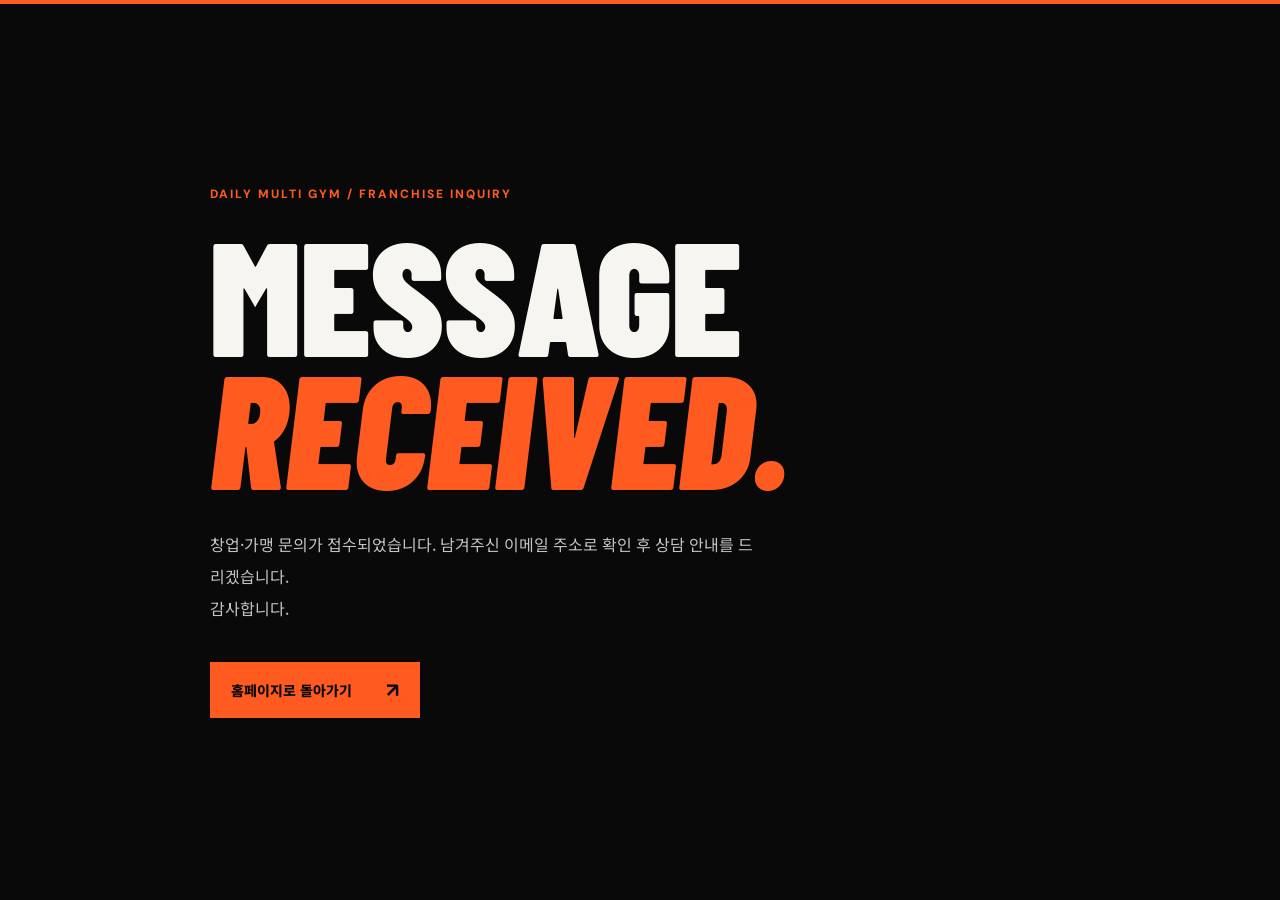
==== commit f75fcd39: "Focus public website contact form on franchise inquiries" ====
--- a/thank-you.html
+++ b/thank-you.html
@@ -5,7 +5,7 @@
     <meta name="viewport" content="width=device-width, initial-scale=1" />
     <meta name="robots" content="noindex" />
     <meta name="theme-color" content="#0b0b0b" />
-    <title>문의 접수 완료 | DAILY MULTI GYM</title>
+    <title>창업 문의 접수 완료 | DAILY MULTI GYM</title>
     <link rel="icon" type="image/svg+xml" href="/favicon.svg" />
     <link href="https://fonts.googleapis.com/css2?family=Barlow+Condensed:ital,wght@0,700;0,900;1,900&family=DM+Sans:wght@400;700;800&family=Noto+Sans+KR:wght@400;500;700;900&display=swap" rel="stylesheet" />
     <link rel="stylesheet" href="/styles.css" />
@@ -13,9 +13,9 @@
   <body class="thank-you-page">
     <div class="topline" aria-hidden="true"></div>
     <main class="thank-you-inner">
-      <span class="thanks-kicker">DAILY MULTI GYM / CONTACT</span>
+      <span class="thanks-kicker">DAILY MULTI GYM / FRANCHISE INQUIRY</span>
       <h1>MESSAGE<br /><em>RECEIVED.</em></h1>
-      <p>문의가 접수되었습니다. 남겨주신 이메일 주소로 확인 후 답변드리겠습니다.<br />감사합니다.</p>
+      <p>창업·가맹 문의가 접수되었습니다. 남겨주신 이메일 주소로 확인 후 상담 안내를 드리겠습니다.<br />감사합니다.</p>
       <a class="button button-orange" href="/">홈페이지로 돌아가기 <span aria-hidden="true">↗</span></a>
     </main>
   </body>
--- a/styles.css
+++ b/styles.css
@@ -42,12 +42,12 @@
 .nav-cta span { transform: skewX(7deg); }
 .nav-cta span:last-child { font-size: 19px; line-height: 1; }
 .nav-cta:hover { color: #fff; background: transparent; }
-.menu-toggle { display: none; margin-left: auto; width: 42px; height: 42px; padding: 10px; border: 1px solid var(--line); background: transparent; }
+.menu-toggle { display: none; margin-left: auto; width: 44px; height: 44px; padding: 10px; border: 1px solid var(--line); background: transparent; }
 .menu-toggle span { display: block; height: 2px; background: #fff; margin: 5px 0; transition: transform .25s, opacity .25s; }
 .menu-toggle[aria-expanded="true"] span:first-child { transform: translateY(7px) rotate(45deg); }
 .menu-toggle[aria-expanded="true"] span:nth-child(2) { opacity: 0; }
 .menu-toggle[aria-expanded="true"] span:last-child { transform: translateY(-7px) rotate(-45deg); }
-.mobile-nav { position: absolute; top: 100%; left: 0; right: 0; background: #111; border-top: 1px solid var(--line); padding: 20px 6vw 30px; box-shadow: 0 15px 40px rgba(0,0,0,.4); }
+.mobile-nav { position: absolute; top: 100%; left: 0; right: 0; max-height: calc(100svh - 76px); overflow-y: auto; overscroll-behavior: contain; background: #111; border-top: 1px solid var(--line); padding: 20px 6vw 30px; box-shadow: 0 15px 40px rgba(0,0,0,.4); }
 .mobile-nav[hidden] { display: none; }
 .mobile-nav a { display: flex; justify-content: space-between; padding: 15px 0; font-size: 20px; font-weight: 800; border-bottom: 1px solid var(--line); }
 .mobile-nav a span { font: 800 14px var(--display); color: var(--orange); }
@@ -87,12 +87,62 @@
 .hero-bottom-right { display: flex; align-items: center; gap: 35px; }
 .hero-bottom-index { color: var(--orange); }
 
+
+/* Main feature: 수병원 × PUNCH DAILY */
+.hero-collab .hero-image { inset: 0 0 0 23%; background-position: 62% 43%; background-size: auto 147%; filter: saturate(.85) contrast(1.19); }
+.hero-collab::before { background: linear-gradient(90deg,#090909 0%,rgba(9,9,9,.96) 30%,rgba(9,9,9,.70) 56%,rgba(9,9,9,.10) 100%),linear-gradient(0deg,#080808 0%,transparent 53%); }
+.hero-copy-collab { width: min(100%,1100px); }
+.hero-join-kicker { margin: 32px 0 15px; color: #f1f1f1; font-size: clamp(17px,1.9vw,26px); font-weight: 800; letter-spacing: -1px; }
+.hero-join-title { margin: 0 0 21px -5px; text-shadow: 0 9px 35px rgba(0,0,0,.38); }
+.hero-hospital-name { display: block; font: 900 clamp(68px,7.1vw,115px)/1.13 var(--body); letter-spacing: -.075em; white-space: nowrap; }
+.hero-hospital-name b { margin-left: .1em; color: var(--orange); font: italic 900 1.1em/.8 var(--display); letter-spacing: -.06em; vertical-align: .04em; }
+.hero-fitness-name { display: block; margin-top: 7px; color: #fff; font: italic 900 clamp(96px,10.5vw,163px)/.84 var(--display); letter-spacing: -4px; white-space: nowrap; }
+.hero-fitness-name em { color: var(--orange); font-style: inherit; }
+.hero-join-claim { margin: 20px 0 13px; font-size: clamp(20px,2.2vw,31px); font-weight: 900; letter-spacing: -1.3px; }
+.hero-join-claim strong { color: var(--orange); }
+.hero-collab .hero-description { max-width: 660px; margin-bottom: 24px; }
+.hero-partner-stamps { display: flex; align-items: center; flex-wrap: wrap; gap: 13px; margin-top: 33px; color: rgba(255,255,255,.70); font: 800 10px/1.4 "DM Sans",sans-serif; letter-spacing: 1px; }
+.hero-partner-stamps span { padding: 10px 12px; border: 1px solid rgba(255,255,255,.37); background: rgba(0,0,0,.36); }
+.hero-partner-stamps i { color: var(--orange); font: italic 900 22px var(--display); }
+
 /* Moving brand strap */
 .ticker { overflow: hidden; background: var(--orange); color: #080808; border-block: 1px solid #fc632b; }
 .ticker-track { display: flex; width: max-content; align-items: center; gap: 29px; padding: 13px 0 11px; animation: marquee 32s linear infinite; }
 .ticker-track span { font: italic 900 30px/.9 var(--display); letter-spacing: .5px; }
 .ticker-track b { font-size: 20px; }
 @keyframes marquee { to { transform: translateX(-50%); } }
+
+
+/* Collaboration spotlight */
+.alliance-section { background: #f0ebe2; color: #101010; }
+.alliance-shell { padding-block: 72px 82px; }
+.alliance-topline,.alliance-footline { display: flex; justify-content: space-between; gap: 20px; font: 800 10px/1.4 "DM Sans",sans-serif; letter-spacing: 1.5px; }
+.alliance-topline { margin-bottom: 23px; color: #4d4a46; }
+.alliance-topline b { color: #ff5b21; font-size: 18px; vertical-align: middle; margin-right: 7px; }
+.alliance-grid { display: grid; grid-template-columns: minmax(0,1.05fr) minmax(0,.95fr); min-height: 560px; }
+.alliance-visual { position: relative; display: flex; flex-direction: column; justify-content: space-between; min-width: 0; overflow: hidden; padding: clamp(32px,4.5vw,70px); background: radial-gradient(circle at 98% 30%,rgba(255,91,33,.23),transparent 45%),#0c0c0c; color: #fff; isolation: isolate; }
+.alliance-visual::before { content: ''; position: absolute; z-index: -1; top: -18%; right: -33%; width: 80%; aspect-ratio: 1; border: 1px solid rgba(255,91,33,.23); border-radius: 50%; box-shadow: 0 0 0 88px rgba(255,91,33,.025),0 0 0 178px rgba(255,91,33,.025); }
+.alliance-visual-label { color: #aaa; font: 800 11px "DM Sans",sans-serif; letter-spacing: 2px; }
+.alliance-lockup { display: grid; align-content: center; gap: 6px; }
+.alliance-hospital span,.alliance-punch span { display: block; margin-bottom: 6px; color: #aaa; font: 800 11px "DM Sans",sans-serif; letter-spacing: 1.2px; }
+.alliance-hospital strong { display: block; font: 900 clamp(55px,6.4vw,100px)/1.15 var(--body); letter-spacing: -.075em; }
+.alliance-symbol { color: var(--orange); font: italic 900 clamp(70px,8vw,124px)/.85 var(--display); margin-left: 10px; }
+.alliance-punch strong { display: block; font: italic 900 clamp(79px,8.6vw,133px)/.77 var(--display); letter-spacing: -2px; }
+.alliance-punch strong em { font-style: inherit; color: var(--orange); }
+.alliance-visual-footer { display: flex; gap: 14px; align-items: center; color: #bcbcbc; font: 800 11px "DM Sans",sans-serif; letter-spacing: 2.3px; }
+.alliance-visual-footer span:nth-child(2) { color: var(--orange); font-size: 25px; }
+.alliance-story { display: flex; flex-direction: column; justify-content: center; padding: clamp(32px,5vw,79px); background: #fff; }
+.alliance-story-kicker { margin: 0 0 24px; color: #e14b16; font-size: 13px; font-weight: 900; letter-spacing: -.3px; }
+.alliance-story h2 { margin: 0; font: 900 clamp(45px,5vw,82px)/1.19 var(--body); letter-spacing: -.075em; word-break: keep-all; }
+.alliance-story h2 em { color: #f15b22; font-style: normal; }
+.alliance-story-copy { margin: 25px 0; color: #5e5a55; font-size: 14px; line-height: 1.95; word-break: keep-all; }
+.alliance-pillars { display: flex; flex-wrap: wrap; gap: 10px; align-items: center; font-size: 13px; font-weight: 900; }
+.alliance-pillars span { padding: 9px 11px; background: #f1eee9; }
+.alliance-pillars b { color: #ee5620; font-size: 22px; }
+.alliance-story-cta { display: flex; justify-content: space-between; align-items: center; margin-top: 38px; padding: 18px 0 14px; border-bottom: 2px solid #101010; font-size: 14px; font-weight: 900; }
+.alliance-story-cta:hover { color: #ed5723; border-bottom-color: #ed5723; }
+.alliance-story-cta span { font-size: 22px; }
+.alliance-footline { padding-top: 24px; color: #69655f; }
 
 /* Generic sections */
 .section { padding: 118px 0 124px; }
@@ -369,10 +419,11 @@
 .dialog-header { display: flex; justify-content: space-between; align-items: center; padding: 20px 26px; border-bottom: 1px solid #3b3b3b; gap: 20px; }
 .dialog-kicker { color: var(--orange); font: 700 9px 'DM Sans',sans-serif; letter-spacing: 1.6px; }
 .dialog-header h2 { margin: 6px 0 0; font-size: 18px; }
-.dialog-close { background: #242424; border: 1px solid #555; color: #fff; font-size: 31px; line-height: 1; width: 40px; height: 40px; }
+.dialog-close { background: #242424; border: 1px solid #555; color: #fff; font-size: 31px; line-height: 1; width: 44px; height: 44px; flex: none; }
 .dialog-image-wrap { position: relative; flex: 1; min-height: 0; display: flex; justify-content: center; align-items: center; background: #070707; padding: 10px 60px; }
 #dialog-image { max-width: 100%; max-height: min(70svh,770px); object-fit: contain; }
-.gallery-prev,.gallery-next { position: absolute; top: 50%; transform: translateY(-50%); width: 43px; height: 54px; border: 1px solid #4c4c4c; background: rgba(0,0,0,.5); color: #fff; font-size: 38px; line-height: 1; }
+.gallery-prev,.gallery-next { position: absolute; top: 50%; transform: translateY(-50%); display: grid; place-items: center; width: 52px; height: 52px; padding: 0; border: 1px solid #4c4c4c; background: rgba(0,0,0,.5); color: #fff; touch-action: manipulation; }
+.gallery-prev svg,.gallery-next svg { display: block; width: 26px; height: 26px; }
 .gallery-prev { left: 11px; }
 .gallery-next { right: 11px; }
 .gallery-prev:hover,.gallery-next:hover { background: var(--orange); color: #111; }
@@ -427,6 +478,11 @@
   .identity-intro p { font-size: 12px; }
   .identity-chips span { font-size: 17px; }
   .hero-side { display: none; }
+  .hero-collab .hero-image { inset: 0 0 0 8%; background-position: 60% 20%; }
+  .hero-fitness-name { font-size: clamp(82px,11vw,120px); }
+  .alliance-grid { grid-template-columns: 1fr; }
+  .alliance-visual { min-height: 510px; }
+  .alliance-story { padding: 55px; }
   .final-cta-bottom { grid-template-columns: 1fr; gap: 34px; }
   .section { padding: 88px 0 95px; }
   .section-top { margin-bottom: 45px; }
@@ -466,6 +522,7 @@
   html { scroll-padding-top: 75px; }
   .shell { width: min(100% - 34px,1376px); }
   .nav-wrap { height: 69px; }
+  .mobile-nav { max-height: calc(100svh - 69px); }
   .brand-name { font-size: 22px; }
   .brand-name b { font-size: 24px; }
   .brand-sub { font-size: 6px; letter-spacing: 2.8px; margin-top: 5px; }
@@ -480,6 +537,27 @@
   .hero-lead { font-size: 19px; margin: 24px 0 20px; }
   .hero-title { font-size: clamp(72px,16.1vw,108px); margin-bottom: 26px; letter-spacing: -2px; }
   .hero-title > span + span { margin-top: 6px; }
+  .hero-collab { min-height: 900px; }
+  .hero-collab .hero-image { inset: 0; background-size: auto 92%; background-position: 58% top; opacity: .78; }
+  .hero-collab::before { background: linear-gradient(0deg,#070707 1%,rgba(0,0,0,.96) 30%,rgba(0,0,0,.62) 66%,rgba(0,0,0,.24)); }
+  .hero-collab .hero-inner { padding-bottom: 85px; }
+  .hero-join-kicker { font-size: 15px; margin: 24px 0 13px; }
+  .hero-hospital-name { font-size: clamp(51px,13vw,72px); }
+  .hero-fitness-name { font-size: clamp(72px,17vw,103px); letter-spacing: -2.4px; line-height: .9; white-space: normal; margin-top: 9px; }
+  .hero-fitness-name em { display: block; }
+  .hero-join-claim { font-size: 19px; margin: 23px 0 11px; }
+  .hero-partner-stamps { margin-top: 22px; gap: 6px; font-size: 8px; }
+  .hero-partner-stamps span { padding: 8px; }
+  .alliance-shell { padding-block: 47px 55px; }
+  .alliance-topline,.alliance-footline { font-size: 8px; flex-wrap: wrap; }
+  .alliance-topline span:last-child { display: none; }
+  .alliance-visual { min-height: 410px; padding: 32px 25px; }
+  .alliance-hospital strong { font-size: 65px; }
+  .alliance-punch strong { font-size: 90px; }
+  .alliance-symbol { font-size: 80px; }
+  .alliance-story { padding: 46px 26px; }
+  .alliance-story h2 { font-size: clamp(50px,10vw,73px); }
+  .alliance-story-copy { font-size: 12px; }
   .hero-description { font-size: 12px; line-height: 1.85; margin-bottom: 25px; }
   .hero-description br { display: none; }
   .hero-actions { flex-wrap: nowrap; gap: 8px; }
@@ -627,13 +705,16 @@
   .footer-contact a { font-size: 36px; }
   .footer-bottom { display: block; padding-block: 21px 25px; }
   .footer-bottom p + p { margin: 9px 0 17px; }
-  .dialog-header { padding: 12px 15px; }
-  .dialog-header h2 { font-size: 14px; }
+  .gallery-dialog { width: calc(100% - 14px); max-height: calc(100svh - 14px); }
+  .dialog-inner { max-height: calc(100svh - 14px); }
+  .dialog-header { padding: 12px; gap: 12px; }
+  .dialog-header h2 { font-size: 14px; line-height: 1.35; overflow-wrap: anywhere; }
   .dialog-kicker { font-size: 8px; }
-  .dialog-image-wrap { padding: 8px 42px; }
-  .gallery-prev,.gallery-next { width: 32px; height: 45px; font-size: 27px; }
-  .gallery-prev { left: 5px; }
-  .gallery-next { right: 5px; }
+  .dialog-image-wrap { padding: 8px 12px; }
+  .gallery-prev,.gallery-next { width: 44px; height: 44px; }
+  .gallery-prev svg,.gallery-next svg { width: 22px; height: 22px; }
+  .gallery-prev { left: 4px; }
+  .gallery-next { right: 4px; }
   .dialog-bottom { padding: 12px 15px; }
   .dialog-bottom > span:last-child { display: none; }
   .dialog-bottom p { text-align: right; }
@@ -641,7 +722,7 @@
 
 @media (max-width: 370px) {
   .hero-title { font-size: 15.7vw; }
-  .program-content h3 { font-size: 34px; }
+  .program-content h3 { font-size: clamp(28px,8.8vw,34px); }
   .program-content p { font-size: 9px; }
   .big-metric { font-size: 70px; }
   .long-metric { font-size: 46px; }
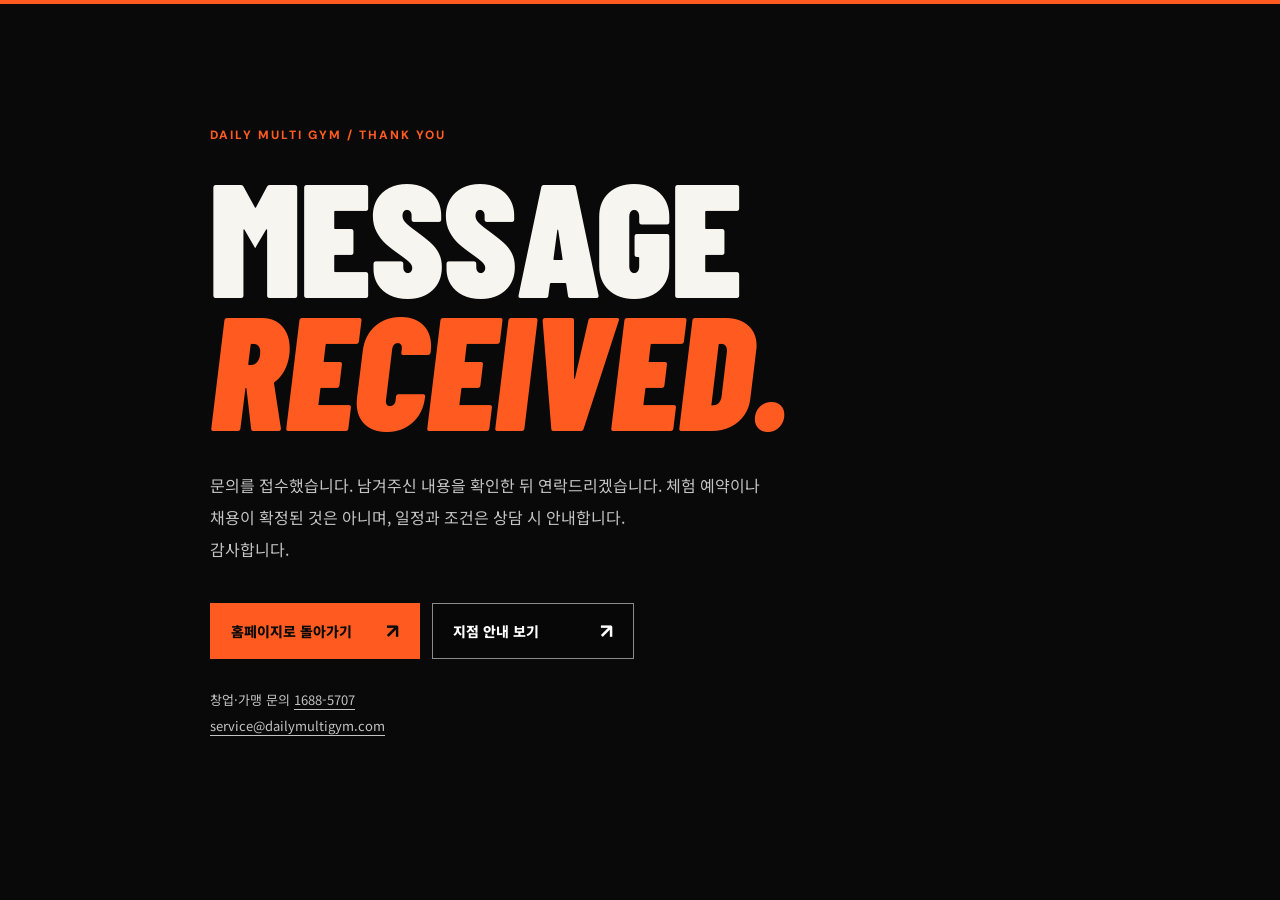
==== commit 3b7de16d: "Update launch campaign, programs, branch links and inquiry flows" ====
--- a/thank-you.html
+++ b/thank-you.html
@@ -5,18 +5,20 @@
     <meta name="viewport" content="width=device-width, initial-scale=1" />
     <meta name="robots" content="noindex" />
     <meta name="theme-color" content="#0b0b0b" />
-    <title>창업 문의 접수 완료 | DAILY MULTI GYM</title>
+    <title>문의 접수 완료 | DAILY MULTI GYM</title>
     <link rel="icon" type="image/svg+xml" href="/favicon.svg" />
     <link href="https://fonts.googleapis.com/css2?family=Barlow+Condensed:ital,wght@0,700;0,900;1,900&family=DM+Sans:wght@400;700;800&family=Noto+Sans+KR:wght@400;500;700;900&display=swap" rel="stylesheet" />
     <link rel="stylesheet" href="/styles.css" />
+    <link rel="stylesheet" href="/inquiries.css" />
   </head>
   <body class="thank-you-page">
     <div class="topline" aria-hidden="true"></div>
     <main class="thank-you-inner">
-      <span class="thanks-kicker">DAILY MULTI GYM / FRANCHISE INQUIRY</span>
+      <span class="thanks-kicker">DAILY MULTI GYM / THANK YOU</span>
       <h1>MESSAGE<br /><em>RECEIVED.</em></h1>
-      <p>창업·가맹 문의가 접수되었습니다. 남겨주신 이메일 주소로 확인 후 상담 안내를 드리겠습니다.<br />감사합니다.</p>
-      <a class="button button-orange" href="/">홈페이지로 돌아가기 <span aria-hidden="true">↗</span></a>
+      <p>문의를 접수했습니다. 남겨주신 내용을 확인한 뒤 연락드리겠습니다. 체험 예약이나 채용이 확정된 것은 아니며, 일정과 조건은 상담 시 안내합니다.<br />감사합니다.</p>
+      <div class="thank-you-actions"><a class="button button-orange" href="/">홈페이지로 돌아가기 <span aria-hidden="true">↗</span></a><a class="button button-outline" href="/#locations">지점 안내 보기 <span aria-hidden="true">↗</span></a></div>
+      <p class="thank-you-contact">창업·가맹 문의 <a href="tel:16885707">1688-5707</a><br /><a href="mailto:service@dailymultigym.com">service@dailymultigym.com</a></p>
     </main>
   </body>
 </html>
--- a/styles.css
+++ b/styles.css
@@ -93,12 +93,16 @@
 .hero-collab::before { background: linear-gradient(90deg,#090909 0%,rgba(9,9,9,.96) 30%,rgba(9,9,9,.70) 56%,rgba(9,9,9,.10) 100%),linear-gradient(0deg,#080808 0%,transparent 53%); }
 .hero-copy-collab { width: min(100%,1100px); }
 .hero-join-kicker { margin: 32px 0 15px; color: #f1f1f1; font-size: clamp(17px,1.9vw,26px); font-weight: 800; letter-spacing: -1px; }
-.hero-join-title { margin: 0 0 21px -5px; text-shadow: 0 9px 35px rgba(0,0,0,.38); }
-.hero-hospital-name { display: block; font: 900 clamp(68px,7.1vw,115px)/1.13 var(--body); letter-spacing: -.075em; white-space: nowrap; }
-.hero-hospital-name b { margin-left: .1em; color: var(--orange); font: italic 900 1.1em/.8 var(--display); letter-spacing: -.06em; vertical-align: .04em; }
-.hero-fitness-name { display: block; margin-top: 7px; color: #fff; font: italic 900 clamp(96px,10.5vw,163px)/.84 var(--display); letter-spacing: -4px; white-space: nowrap; }
-.hero-fitness-name em { color: var(--orange); font-style: inherit; }
-.hero-join-claim { margin: 20px 0 13px; font-size: clamp(20px,2.2vw,31px); font-weight: 900; letter-spacing: -1.3px; }
+.hero-venture-title { margin: 0 0 25px -5px; color: #fff; font: italic 900 clamp(66px,9.4vw,146px)/.92 var(--display); letter-spacing: -.026em; white-space: nowrap; text-shadow: 0 9px 35px rgba(0,0,0,.38); }
+.hero-venture-title span { color: #fff; }
+.hero-venture-title em { color: var(--orange); font-style: inherit; }
+.hero-venture-subline { display: flex; align-items: center; flex-wrap: wrap; width: fit-content; max-width: 100%; gap: 9px 17px; padding: 17px 0 0; border-top: 2px solid var(--orange); }
+.hero-venture-hospital { font: 900 clamp(25px,3.3vw,43px)/1.1 var(--body); letter-spacing: -.07em; white-space: nowrap; }
+.hero-venture-cross { color: var(--orange); font: italic 900 clamp(33px,3.7vw,51px)/.8 var(--display); }
+.hero-venture-punch { font: italic 900 clamp(33px,3.8vw,51px)/.9 var(--display); letter-spacing: -.01em; white-space: nowrap; }
+.hero-venture-punch em { color: var(--orange); font-style: inherit; }
+.hero-venture-badge { color: #fff; border: 1px solid rgba(255,91,33,.9); background: rgba(255,91,33,.19); padding: 9px 13px; font-size: clamp(13px,1.3vw,17px); font-weight: 900; letter-spacing: -.04em; white-space: nowrap; }
+.hero-join-claim { margin: 23px 0 13px; font-size: clamp(20px,2.2vw,31px); font-weight: 900; letter-spacing: -1.3px; }
 .hero-join-claim strong { color: var(--orange); }
 .hero-collab .hero-description { max-width: 660px; margin-bottom: 24px; }
 .hero-partner-stamps { display: flex; align-items: center; flex-wrap: wrap; gap: 13px; margin-top: 33px; color: rgba(255,255,255,.70); font: 800 10px/1.4 "DM Sans",sans-serif; letter-spacing: 1px; }
@@ -335,14 +339,28 @@
 .gallery-section { background: #101010; }
 .gallery-heading { display: flex; justify-content: space-between; align-items: flex-end; gap: 44px; margin-bottom: 47px; }
 .gallery-heading > p { max-width: 325px; color: #a9a9a9; font-size: 13px; line-height: 1.95; margin: 0 0 5px; word-break: keep-all; }
-.gallery-grid { display: grid; grid-template-columns: repeat(4,minmax(0,1fr)); grid-auto-rows: clamp(175px,17vw,245px); gap: 13px; }
-.gallery-card { appearance: none; display: block; position: relative; border: 0; padding: 0; overflow: hidden; background: #292929; text-align: left; min-width: 0; }
+.gallery-carousel { min-width: 0; }
+.gallery-carousel-header { display: flex; align-items: center; justify-content: space-between; gap: 18px; margin-bottom: 17px; }
+.gallery-carousel-label { display: flex; align-items: baseline; gap: 7px; font-family: 'DM Sans',sans-serif; }
+.gallery-carousel-label strong { color: var(--orange); font: italic 900 31px/1 var(--display); }
+.gallery-carousel-label > span { color: #a5a5a5; font-size: 13px; font-weight: 800; }
+.gallery-carousel-label small { margin-left: 16px; color: #898989; font-size: 10px; font-weight: 800; letter-spacing: 1.6px; }
+.gallery-carousel-controls { display: flex; gap: 8px; }
+.gallery-carousel-controls button { display: grid; place-items: center; width: 48px; height: 48px; padding: 0; border: 1px solid #515151; background: #181818; color: #fff; transition: background .2s,color .2s,border-color .2s; }
+.gallery-carousel-controls button:hover,.gallery-carousel-controls button:focus-visible { background: var(--orange); border-color: var(--orange); color: #101010; }
+.gallery-carousel-controls svg { display: block; width: 25px; height: 25px; }
+.gallery-grid { position: relative; display: grid; grid-auto-flow: column; grid-auto-columns: 30%; grid-template-rows: 1fr; gap: 13px; overflow-x: auto; overscroll-behavior-x: contain; scroll-snap-type: x mandatory; scroll-behavior: smooth; scrollbar-width: none; -webkit-overflow-scrolling: touch; }
+.gallery-grid::-webkit-scrollbar { display: none; }
+.gallery-grid:focus-visible { outline: 2px solid var(--orange); outline-offset: 3px; }
+.gallery-card { appearance: none; display: block; position: relative; aspect-ratio: 1.5; border: 0; padding: 0; overflow: hidden; background: #292929; text-align: left; min-width: 0; scroll-snap-align: start; }
 .gallery-card img { width: 100%; height: 100%; object-fit: cover; object-position: center; transition: transform .55s,filter .55s; }
 .gallery-card:hover img { transform: scale(1.04); filter: brightness(1.1); }
 .gallery-card::after { content: ''; position: absolute; inset: 45% 0 0; background: linear-gradient(0deg,rgba(0,0,0,.88),transparent); }
 .gallery-overlay { position: absolute; z-index: 1; left: 18px; right: 15px; bottom: 17px; display: flex; justify-content: space-between; align-items: center; gap: 8px; font: italic 800 clamp(18px,2vw,25px) var(--display); letter-spacing: .4px; }
 .gallery-overlay i { display: inline-block; color: var(--orange); font-size: 1.2em; font-style: inherit; margin-right: 8px; }
 .gallery-overlay b { font: 400 25px var(--body); color: var(--orange); }
+.gallery-carousel-progress { position: relative; height: 3px; margin-top: 18px; background: #393939; overflow: hidden; }
+.gallery-carousel-progress-thumb { position: absolute; left: 0; top: 0; bottom: 0; width: 35%; background: var(--orange); transition: left .2s ease-out,width .2s ease-out; }
 .archive-more { display: flex; align-items: center; justify-content: center; gap: 30px; width: 100%; margin-top: 17px; padding: 18px; color: #fff; border: 1px solid #585858; background: transparent; font-size: 13px; font-weight: 800; transition: background .2s,color .2s; }
 .archive-more:hover { background: #fff; color: #111; }
 .archive-more span { font-size: 20px; }
@@ -479,7 +497,9 @@
   .identity-chips span { font-size: 17px; }
   .hero-side { display: none; }
   .hero-collab .hero-image { inset: 0 0 0 8%; background-position: 60% 20%; }
-  .hero-fitness-name { font-size: clamp(82px,11vw,120px); }
+  .hero-venture-title { font-size: clamp(58px,9.1vw,101px); }
+  .hero-venture-hospital { font-size: clamp(27px,3.5vw,34px); }
+  .hero-venture-punch { font-size: clamp(35px,4.2vw,43px); }
   .alliance-grid { grid-template-columns: 1fr; }
   .alliance-visual { min-height: 510px; }
   .alliance-story { padding: 55px; }
@@ -512,7 +532,7 @@
   .impact-visual { max-width: 720px; }
   .gallery-heading { align-items: start; }
   .gallery-heading > p { max-width: 40%; }
-  .gallery-grid { grid-template-columns: repeat(2,minmax(0,1fr)); grid-auto-rows: 220px; }
+  .gallery-grid { grid-auto-columns: 44%; }
   .footer-main { flex-wrap: wrap; }
   .footer-main > div:first-child { flex-basis: 100%; }
   .footer-contact { align-items: start; }
@@ -542,9 +562,12 @@
   .hero-collab::before { background: linear-gradient(0deg,#070707 1%,rgba(0,0,0,.96) 30%,rgba(0,0,0,.62) 66%,rgba(0,0,0,.24)); }
   .hero-collab .hero-inner { padding-bottom: 85px; }
   .hero-join-kicker { font-size: 15px; margin: 24px 0 13px; }
-  .hero-hospital-name { font-size: clamp(51px,13vw,72px); }
-  .hero-fitness-name { font-size: clamp(72px,17vw,103px); letter-spacing: -2.4px; line-height: .9; white-space: normal; margin-top: 9px; }
-  .hero-fitness-name em { display: block; }
+  .hero-venture-title { font-size: clamp(35px,9.1vw,59px); margin: 0 0 19px -2px; letter-spacing: -.027em; }
+  .hero-venture-subline { gap: 9px 11px; padding-top: 13px; }
+  .hero-venture-hospital { font-size: clamp(22px,6.5vw,31px); }
+  .hero-venture-cross { font-size: 29px; }
+  .hero-venture-punch { font-size: clamp(25px,7vw,35px); }
+  .hero-venture-badge { font-size: 12px; padding: 7px 9px; }
   .hero-join-claim { font-size: 19px; margin: 23px 0 11px; }
   .hero-partner-stamps { margin-top: 22px; gap: 6px; font-size: 8px; }
   .hero-partner-stamps span { padding: 8px; }
@@ -684,7 +707,11 @@
   .impact-bottom-line span { padding: 13px 7px; font-size: 18px; }
   .gallery-heading { display: block; margin-bottom: 28px; }
   .gallery-heading > p { max-width: 100%; font-size: 12px; margin-top: 24px; }
-  .gallery-grid { grid-template-columns: repeat(2,minmax(0,1fr)); grid-auto-rows: 160px; gap: 8px; }
+  .gallery-carousel-header { margin-bottom: 13px; }
+  .gallery-carousel-label strong { font-size: 26px; }
+  .gallery-carousel-label small { display: none; }
+  .gallery-carousel-controls button { width: 42px; height: 42px; }
+  .gallery-grid { grid-auto-columns: 82%; gap: 10px; }
   .gallery-overlay { left: 10px; right: 8px; bottom: 10px; font-size: 16px; }
   .gallery-overlay i { display: block; font-size: 23px; margin: 0 0 4px; }
   .gallery-overlay b { font-size: 18px; }
--- a/inquiries.css
+++ b/inquiries.css
@@ -0,0 +1,43 @@
+/* Integrated inquiries: static Netlify forms remain usable without JavaScript. */
+.inquiry-hub { min-width: 0; }
+.inquiry-tabs { display: grid; grid-template-columns: repeat(3, minmax(0, 1fr)); gap: 6px; margin-bottom: 12px; }
+.inquiry-tabs a { display: flex; align-items: center; justify-content: center; min-height: 52px; padding: 14px 8px; border: 1px solid rgba(0,0,0,.65); color: #111; background: rgba(255,255,255,.14); text-align: center; font-size: 14px; line-height: 1.5; font-weight: 900; transition: background .2s, color .2s; }
+.inquiry-tabs a:hover { background: rgba(255,255,255,.5); }
+.inquiry-tabs a[aria-selected="true"] { background: #101010; color: #fff; border-color: #101010; }
+.inquiry-tabs a:focus-visible { outline: 3px solid #111; outline-offset: 3px; }
+.inquiry-panel { scroll-margin-top: 110px; }
+.inquiry-panel + .inquiry-panel { margin-top: 30px; }
+.inquiry-hub.is-enhanced .inquiry-panel { margin-top: 0; }
+.inquiry-panel[hidden] { display: none !important; }
+.inquiry-section .contact-copy .inquiry-intro-note { margin: 0 0 34px; font-size: 14px; font-weight: 500; line-height: 1.9; letter-spacing: -.3px; }
+.inquiry-email { margin-top: 28px; }
+.inquiry-section .inquiry-email a { font-size: clamp(24px, 2.5vw, 35px); line-height: 1.25; }
+.inquiry-section .contact-form-header h3 { font-family: var(--body); font-size: clamp(24px, 2.8vw, 34px); line-height: 1.4; letter-spacing: -1.2px; word-break: keep-all; }
+.inquiry-section .contact-field :is(input,select,textarea) { font-size: 16px; }
+.inquiry-section .contact-form-header p { color: #bcbcbc; }
+.inquiry-section .contact-consent small { color: #bcbcbc; }
+.inquiry-availability { margin: 22px 0 0; padding: 13px 15px; border-left: 2px solid var(--orange); background: #1b1b1b; color: #c5c5c5; font-size: 12px; line-height: 1.9; word-break: keep-all; }
+.thank-you-actions { display: flex; flex-wrap: wrap; gap: 12px; }
+.thank-you-inner .thank-you-contact { margin-top: 28px; font-size: 13px; }
+.thank-you-contact a { text-decoration: underline; text-underline-offset: 4px; overflow-wrap: anywhere; }
+@media (max-width: 900px) {
+  .inquiry-section .final-cta-bottom { grid-template-columns: minmax(0,1fr); gap: 38px; }
+  .inquiry-section .contact-copy > p { font-size: 18px; }
+  .inquiry-section .inquiry-email a { font-size: 30px; }
+}
+@media (max-width: 560px) {
+  .inquiry-tabs { gap: 4px; }
+  .inquiry-tabs a { min-height: 48px; padding-inline: 5px; font-size: 12px; }
+  .inquiry-section .contact-fields { grid-template-columns: minmax(0,1fr); }
+  .inquiry-section .contact-form { box-shadow: 5px 5px 0 rgba(0,0,0,.12); }
+  .inquiry-section .contact-form-header h3 { font-size: 26px; }
+  .inquiry-section .inquiry-email a { font-size: clamp(22px, 6vw, 30px); }
+  .inquiry-section .contact-consent { gap: 9px; }
+  .inquiry-section .contact-consent input { width: 22px; height: 22px; }
+  .inquiry-panel { scroll-margin-top: 92px; }
+  .thank-you-actions { width: 100%; }
+  .thank-you-actions .button { width: 100%; min-width: 0; }
+}
+@media (prefers-reduced-motion: reduce) {
+  .inquiry-tabs a { transition: none; }
+}
